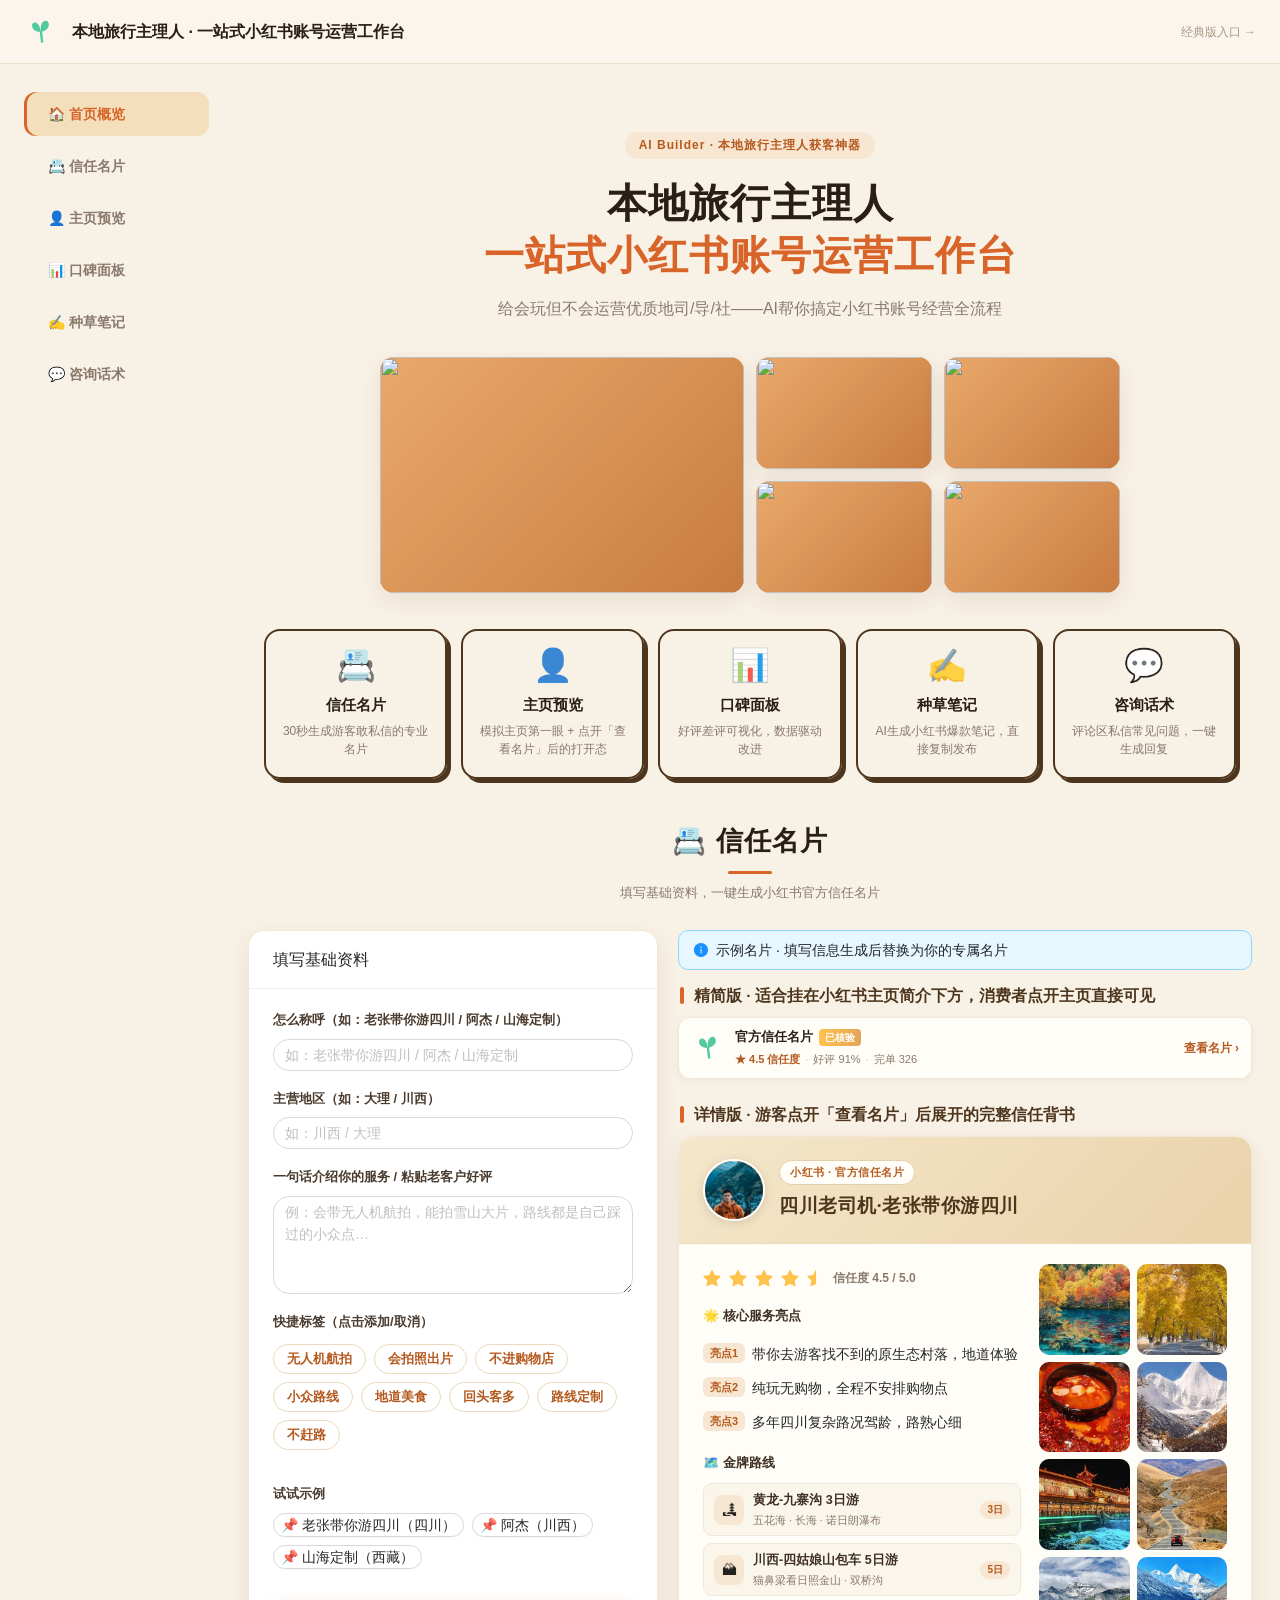
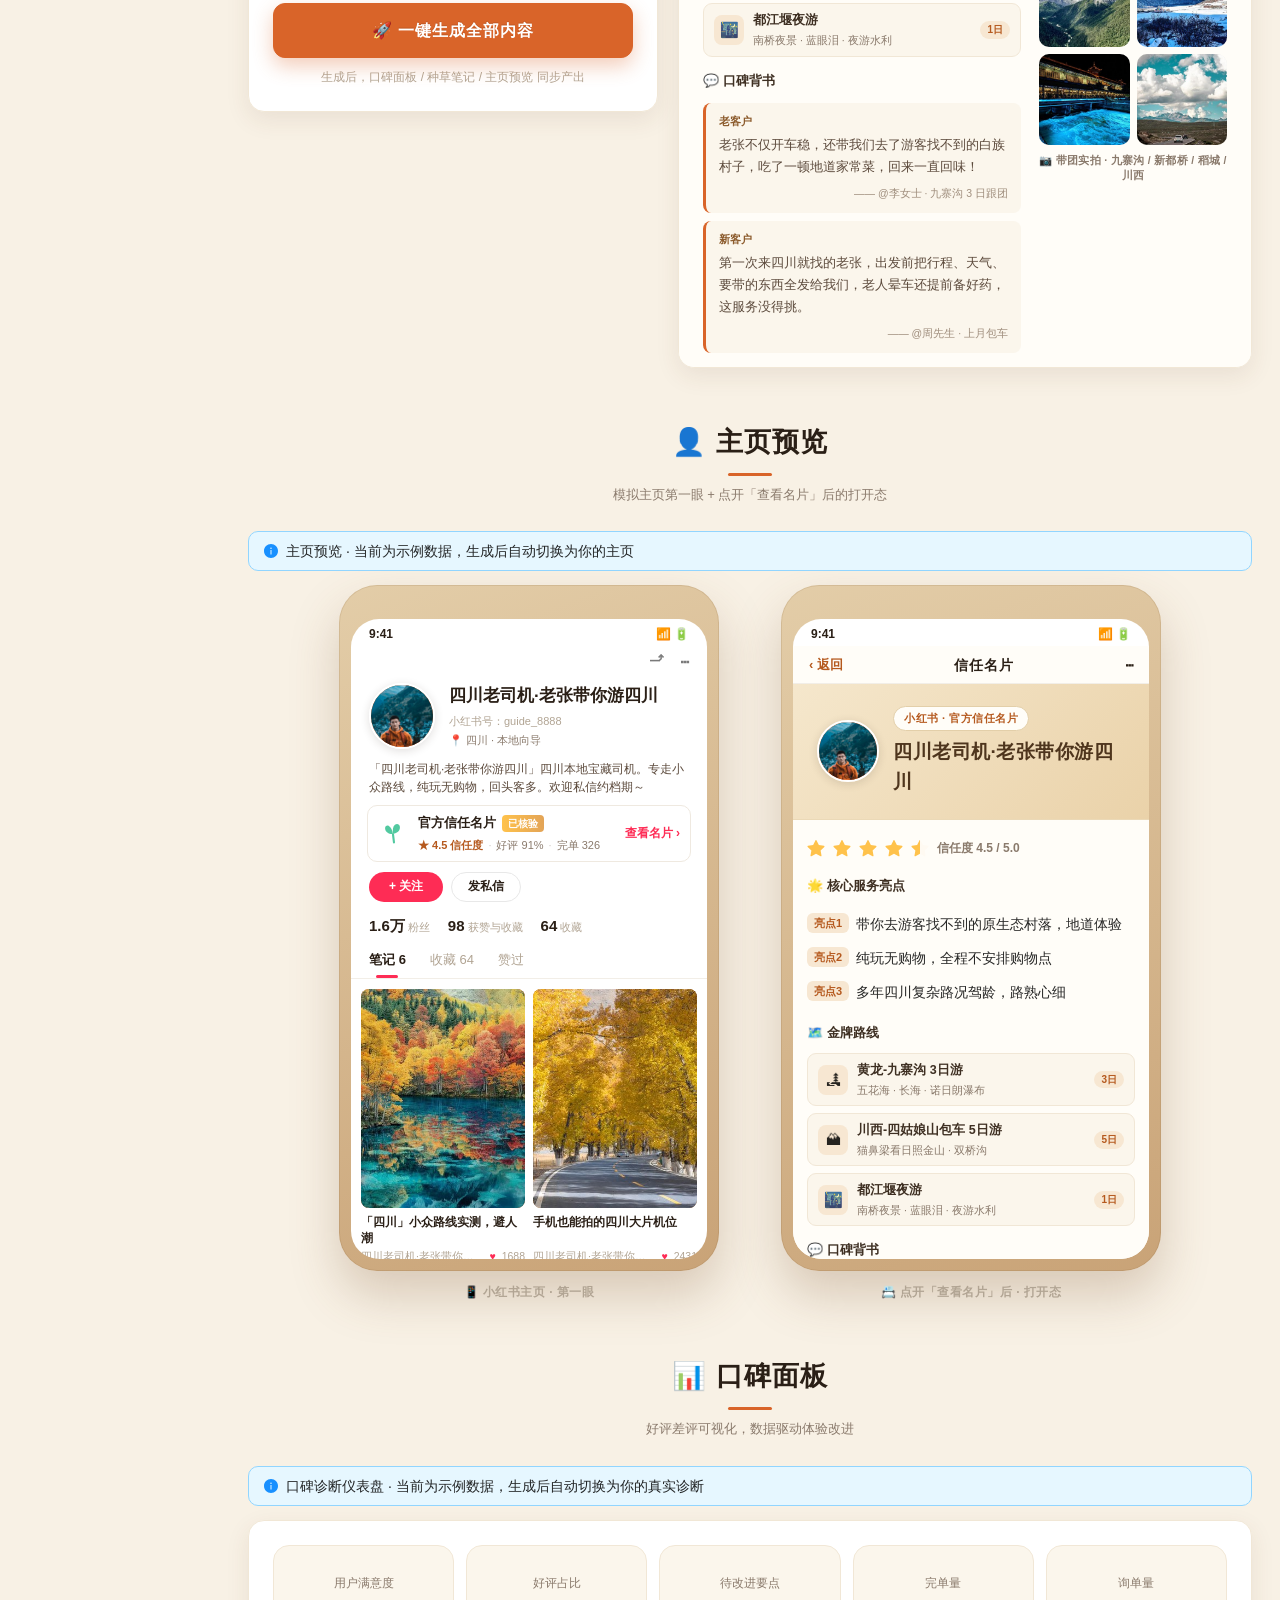
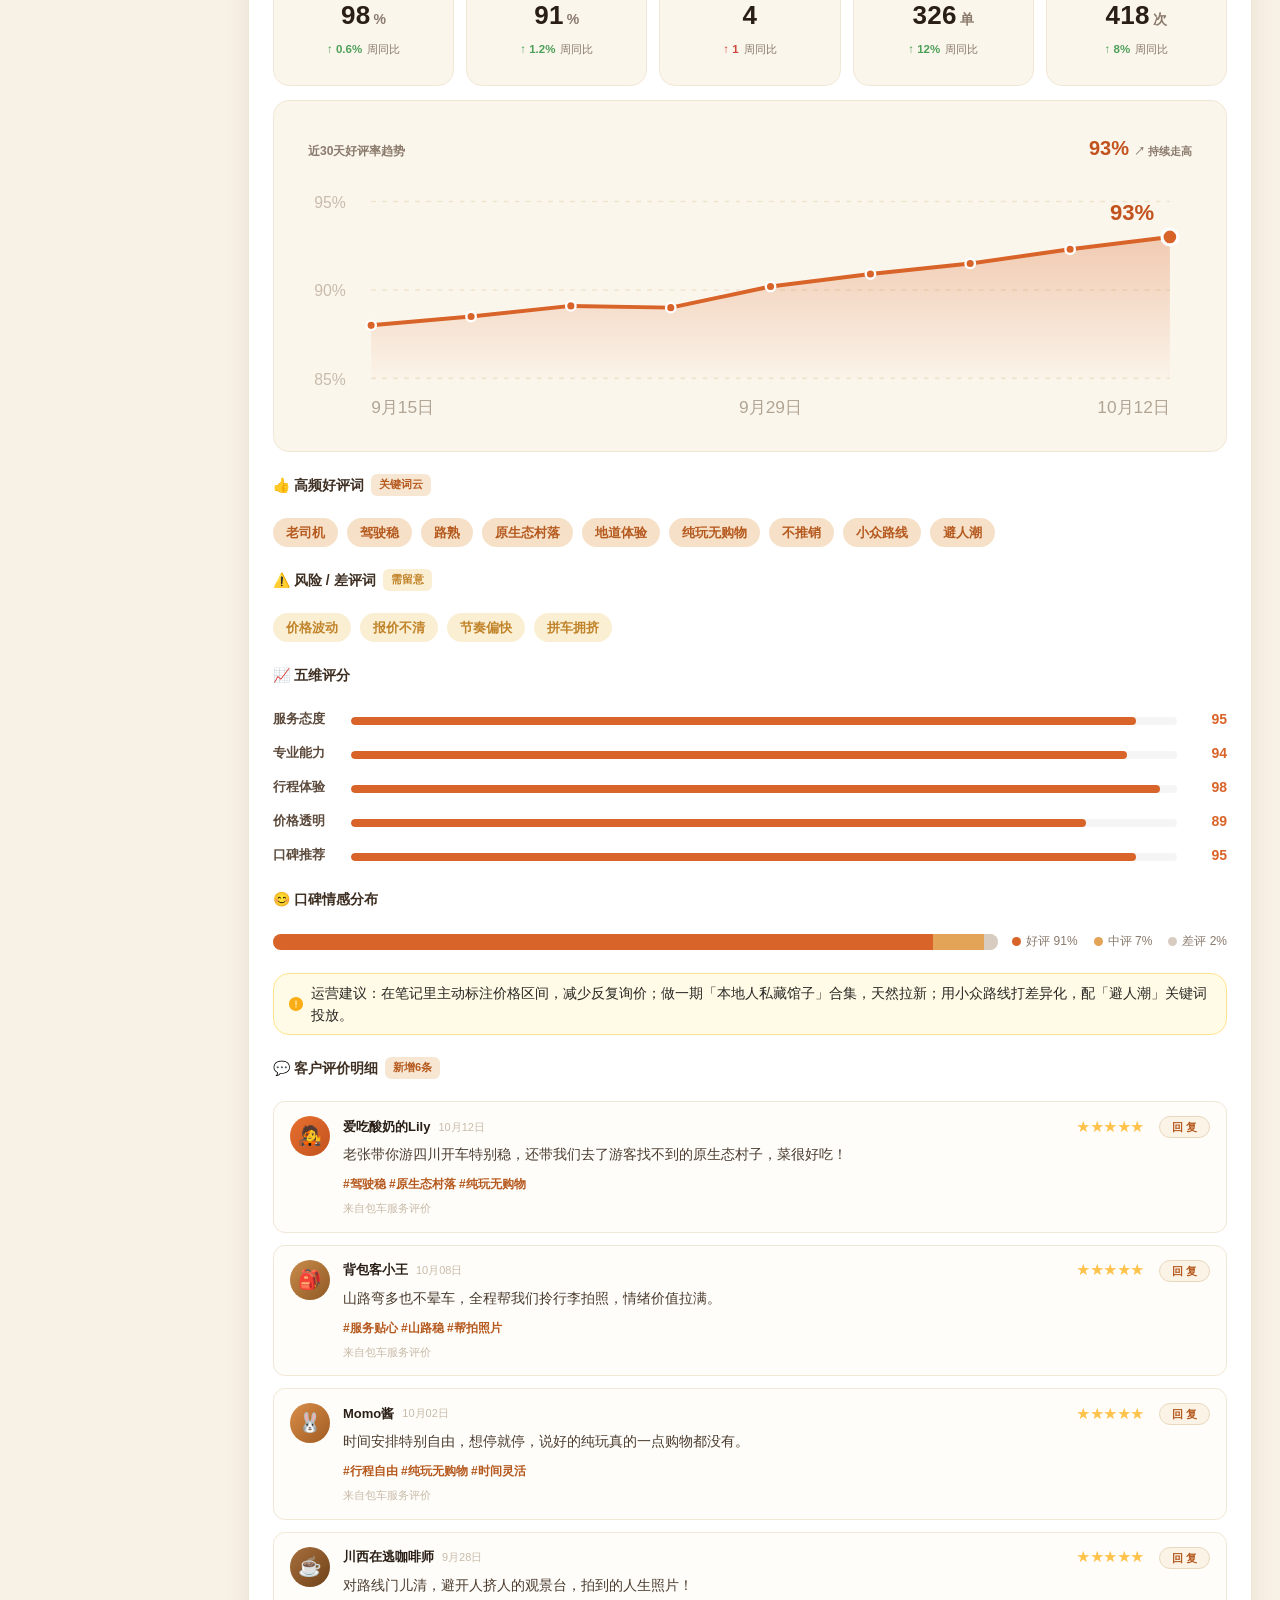
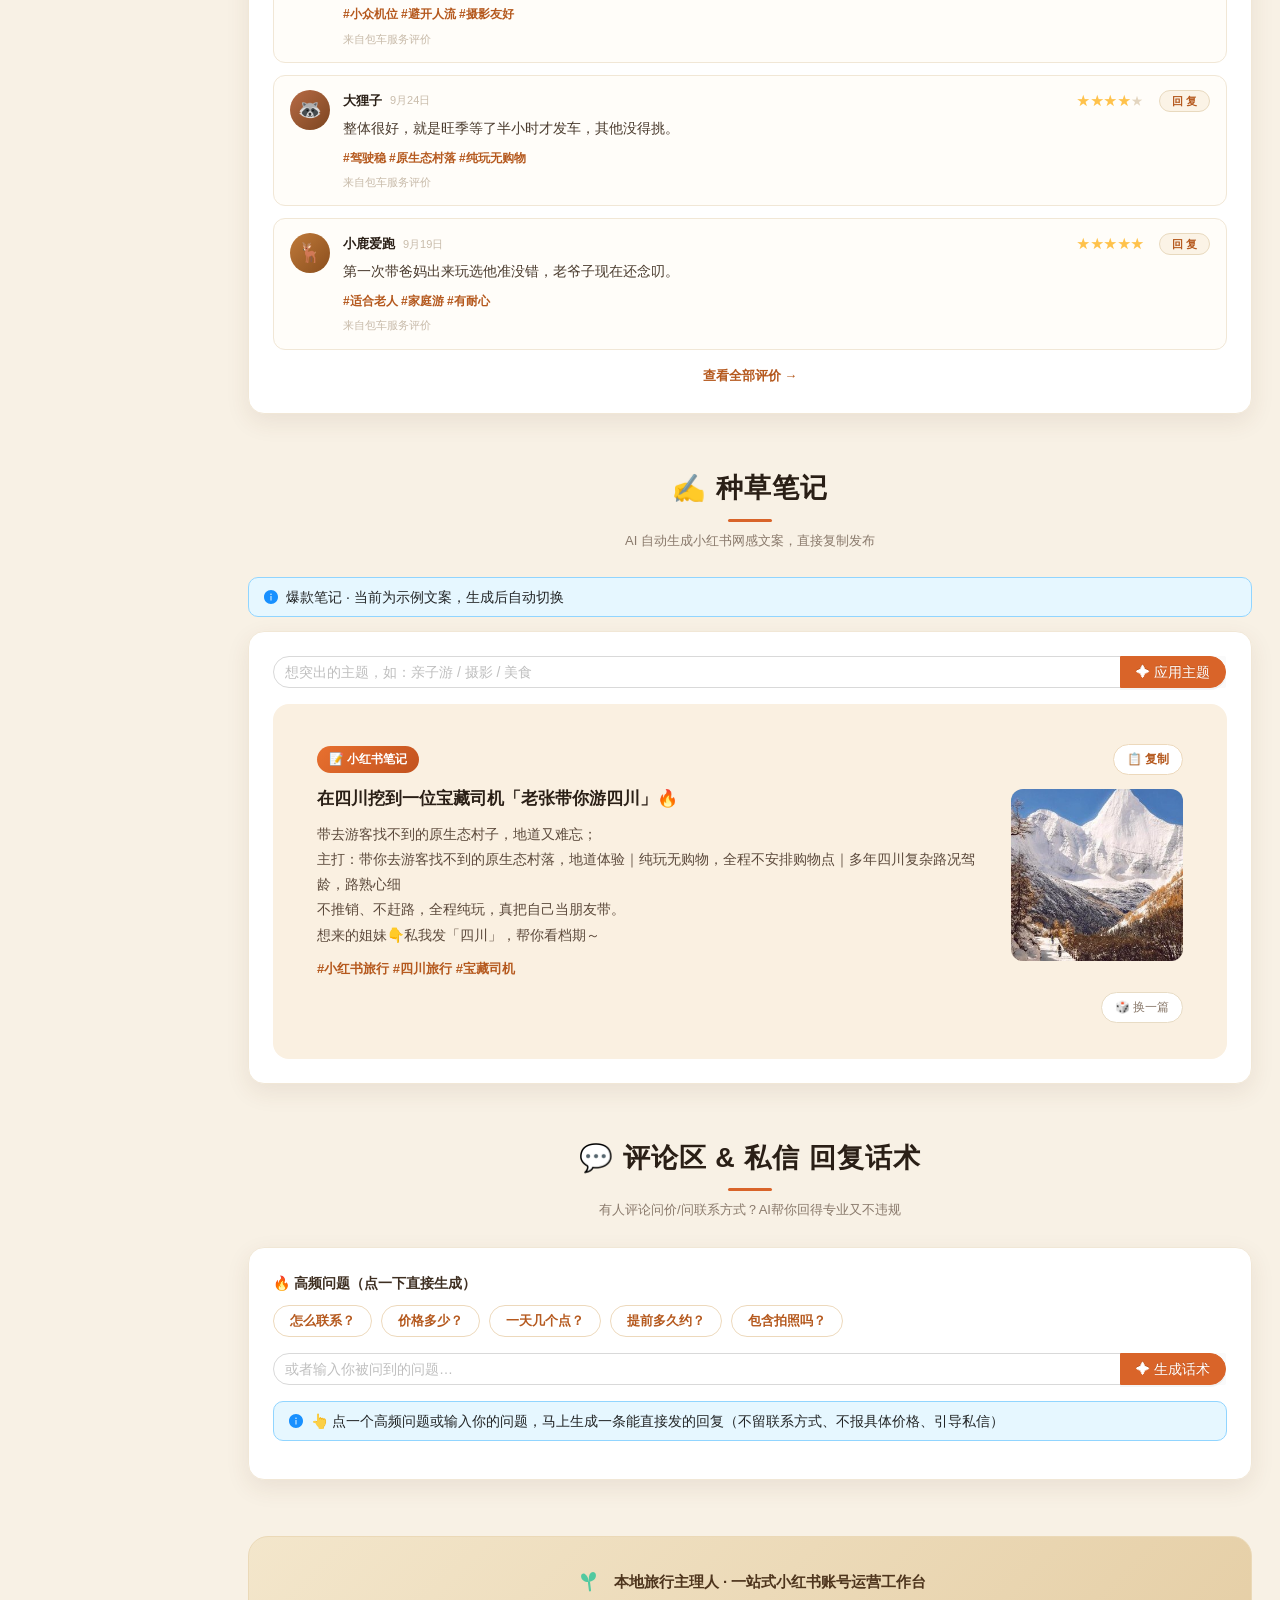
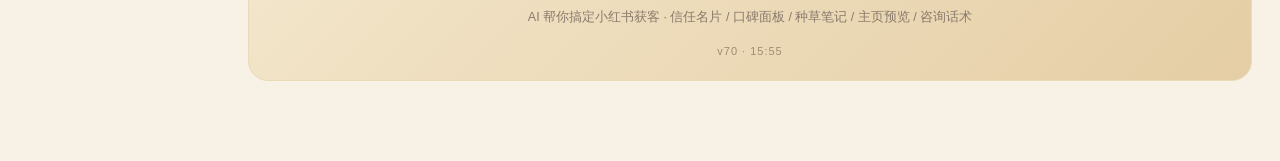
==== index.html @ 05aa02c0 "小红书账号运营工作台 · 静态站点 v72" ====
<!DOCTYPE html>
<html lang="zh-CN">
<head>
<meta charset="UTF-8">
<meta name="viewport" content="width=device-width, initial-scale=1.0">
<title>本地旅行主理人·一站式获客工作台</title>
<link rel="stylesheet" href="vendor/antd.css?v=1">
<link rel="stylesheet" href="theme.css?v=54">
</head>
<body>
<div id="root"></div>
<script src="vendor/react.js?v=1"></script>
<script src="vendor/react-dom.js?v=1"></script>
<script src="vendor/moment.js?v=1"></script>
<script src="vendor/antd.js?v=1"></script>
<script src="vendor/htm.js?v=1"></script>
<script src="app.js?v=70"></script>
</body>
</html>
---- theme.css ----
/* ============================================================
   theme.css — Ant Design v4 主题覆盖 + 自定义区块
   视觉语言参考：warm restaurant landing（暖奶油底 / 浓缩棕文字 /
   焦橙主色 / 衬线大标题 / 深棕名片头部）
   ============================================================ */
:root {
  --red: #D96429;            /* 焦橙主色（原 #FF2442） */
  --red-grad: linear-gradient(135deg, #E8702F 0%, #C2521E 100%);
  --espresso: linear-gradient(135deg, #2E1D12 0%, #170E07 100%);
  --ink: #2A1F16;            /* 浓缩咖啡棕 */
  --gray: #8A7A6C;           /* 暖灰 */
  --bg: #F8F1E5;             /* 暖奶油底 */
  --card: #ffffff;
  --line: #ECE1CF;
  --pink: #FAF0E1;           /* 暖杏奶油（原 #fff0f3） */
  --orange: #E3A457;
  --shadow: 0 8px 24px rgba(84, 56, 30, 0.09);
  --radius: 16px;
  /* v53：全站统一为单一字体族（原标题衬线 / 数字 DIN 已并入正文字体） */
  --serif: -apple-system, BlinkMacSystemFont, "PingFang SC", "Hiragino Sans GB",
    "Microsoft YaHei", "Helvetica Neue", Arial, sans-serif;
  --num: -apple-system, BlinkMacSystemFont, "PingFang SC", "Hiragino Sans GB",
    "Microsoft YaHei", "Helvetica Neue", Arial, sans-serif;
  --header-h: 64px;
  --side-w: 220px;
}
* { box-sizing: border-box; margin: 0; padding: 0; }
html { scroll-behavior: smooth; }
body {
  font-family: -apple-system, BlinkMacSystemFont, "PingFang SC", "Hiragino Sans GB",
    "Microsoft YaHei", "Helvetica Neue", Arial, sans-serif;
  background: var(--bg);
  color: var(--ink);
  -webkit-font-smoothing: antialiased;
  line-height: 1.6;
}
a { text-decoration: none; color: inherit; }
button { font-family: inherit; }

/* ---------- antd 主色覆盖：#1890ff → 焦橙 ---------- */
.ant-btn-primary { background: var(--red); border-color: var(--red); }
.ant-btn-primary:hover, .ant-btn-primary:focus { background: #E2753B; border-color: #E2753B; }
.ant-btn-primary:active { background: #C1551F; border-color: #C1551F; }
.ant-input:focus, .ant-input-focused {
  border-color: var(--red);
  box-shadow: 0 0 0 2px rgba(217, 100, 41, 0.12);
}
.ant-input-affix-wrapper-focused, .ant-input-affix-wrapper:focus {
  border-color: var(--red);
  box-shadow: 0 0 0 2px rgba(217, 100, 41, 0.12);
}
.ant-tag-checkable:hover { color: var(--red); }
.ant-tag-checkable-checked { background-color: var(--red); }
.ant-segmented-item-selected { color: var(--red) !important; }
.ant-segmented-item:hover { color: var(--red); }
.ant-segmented-thumb { background: #fff; }
/* antd 组件嵌套的内边距适配（保持旧版视觉密度） */
.trust-card > .ant-card-body { padding: 0; }
.trust-mini { display: flex; align-items: center; gap: 10px; background: #FFFDF8; border: 1px solid #F1E7D6; border-radius: 12px; padding: 9px 12px; margin-bottom: 6px; box-shadow: 0 2px 8px rgba(42,31,22,.05); }
.tm-icon { width: 34px; height: 34px; display: flex; align-items: center; justify-content: center; flex-shrink: 0; } .tm-icon svg { width: 100%; height: 100%; display: block; }
.tm-main { flex: 1; min-width: 0; }
.tm-row1 { display: flex; align-items: center; gap: 6px; }
.tm-title { font-size: 13px; font-weight: 800; color: #2A1F16; }
.tm-vip { font-size: 10px; font-weight: 700; color: #fff; background: linear-gradient(90deg,#FFC24B,#E3A457); padding: 1px 6px; border-radius: 4px; line-height: 1.5; }
.tm-row2 { display: flex; align-items: center; gap: 5px; margin-top: 3px; font-size: 11px; color: #8A7A6C; }
.tm-stars { color: #B5591E; font-weight: 800; }
.tm-dot { opacity: .4; }
.tm-cta { flex-shrink: 0; font-size: 12px; font-weight: 700; color: #B5591E; }
.ver-label { display: flex; align-items: center; gap: 10px; font-size: 15.5px; font-weight: 800; color: #4E351D; margin: 14px 2px 10px; line-height: 1.5; }
.ver-label::before { content: ''; width: 4px; height: 17px; border-radius: 2px; background: var(--red); flex-shrink: 0; }
.ver-label-2 { margin-top: 24px; }
.route-list { display: flex; flex-direction: column; gap: 7px; }
.route-item { display: flex; align-items: center; gap: 9px; background: #FBF6EC; border: 1px solid #F1E7D6; border-radius: 9px; padding: 7px 10px; }
.rt-emoji { width: 30px; height: 30px; border-radius: 8px; background: #F7E7D2; display: flex; align-items: center; justify-content: center; font-size: 15px; flex-shrink: 0; }
.rt-main { flex: 1; min-width: 0; }
.rt-name { font-size: 12.5px; font-weight: 800; color: #3E2F22; white-space: nowrap; overflow: hidden; text-overflow: ellipsis; }
.rt-sub { font-size: 10.5px; color: #8A7A6C; margin-top: 1px; white-space: nowrap; overflow: hidden; text-overflow: ellipsis; }
.rt-days { flex-shrink: 0; font-size: 10px; font-weight: 700; color: #B5591E; background: #F7E7D2; padding: 1px 7px; border-radius: 999px; }
.quote { background: #FBF6EC; border-left: 3px solid var(--red); border-radius: 8px; margin-top: 12px; padding: 10px 13px 12px; }
.quote .q-tag { font-size: 11px; font-weight: 800; color: #8B5A2B; }
.quote .q-text { font-size: 13px; color: #5C4A3C; line-height: 1.7; margin-top: 4px; }
.quote .q-author { font-size: 10.5px; color: #A08F7E; text-align: right; margin-top: 6px; }
.quote.q2 { margin-top: 8px; }
.phone .trust-mini { background: #fff; border: 1px solid #EFE9E0; border-radius: 10px; box-shadow: none; margin: 8px 16px 0; padding: 7px 10px; }
.phone .tm-cta { color: #FE2C55; }
.phone .tm-icon { width: 30px; height: 30px; }
.feature-card > .ant-card-body { padding: 18px 14px; }
.metric > .ant-card-body { padding: 12px 10px 10px; }
.note-card.ant-card { border: none; box-shadow: none; background: var(--pink); }
.note-card > .ant-card-body { padding: 20px 22px 18px; }
.form-panel > .ant-card-body { padding: 20px 24px 24px; }
.tw-tag.ant-tag { margin: 0; }
.kw-tag.ant-tag, .hl-lab.ant-tag, .badge-pos.ant-tag, .badge-neg.ant-tag { margin: 0; }

/* ---------- 统一圆角：卡片/输入 16px，按钮 12px ---------- */
.ant-input,
.ant-input-affix-wrapper,
.ant-card,
.ant-alert,
.ant-segmented,
.ant-segmented-item { border-radius: var(--radius); }
.ant-btn, .ant-message-notice-content { border-radius: 12px; }
/* Input.Search 组合件内部的小圆角（antd 自带规则优先级高，需对位覆盖） */
.ant-input-search .ant-input-affix-wrapper { border-radius: var(--radius) 0 0 var(--radius); }
.ant-input-search .ant-input-group .ant-input-affix-wrapper:not(:last-child) {
  border-top-left-radius: var(--radius);
  border-bottom-left-radius: var(--radius);
}
.ant-input-search .ant-input-search-button { border-radius: 0 var(--radius) var(--radius) 0 !important; }
/* 气泡 toast 圆角 12px（与按钮一致） */
.ant-message-notice-content { border-radius: 12px; }
/* 名片身份标签（CheckableTag）做成胶囊，与 q-chip / region-tag 一致 */
.ant-tag-checkable { border-radius: 999px; }
/* 信任名片顶部 Rate 星星：深棕底上金色点亮、奶油色未点亮 */
.trust-rate .ant-rate-star-first,
.trust-rate .ant-rate-star-second { color: rgba(255, 244, 230, 0.3); }
.trust-rate .ant-rate-star-half .ant-rate-star-first,
.trust-rate .ant-rate-star-full .ant-rate-star-second { color: #FFC24B; }

/* ---------- 信任名片双栏布局（表单 + 结果） ---------- */
.card-layout {
  display: grid;
  grid-template-columns: minmax(340px, 5fr) 7fr;
  gap: 20px;
  align-items: start;
}
.card-right { min-width: 0; }
@media (max-width: 1080px) { .card-layout { grid-template-columns: 1fr; } .feature-grid { grid-template-columns: repeat(3, 1fr); } }

/* ---------- 移动端：侧栏 Menu 横向化（860px 断点） ---------- */
.side-h { display: none; }
@media (max-width: 640px) {
  .profile-wrap { flex-wrap: wrap; }
  .mock { flex: none; width: 100%; max-width: 380px; }
}

@media (max-width: 860px) {
  .wb-sider.ant-layout-sider { display: none !important; }
  .side-h { display: block; }
}

/* ---------- 顶部固定 Header（antd Layout.Header） ---------- */
.wb { background: transparent !important; }
.wb-header.ant-layout-header {
  position: fixed; top: 0; left: 0; right: 0; z-index: 100;
  height: var(--header-h); line-height: 1; padding: 0;
  background: rgba(251, 246, 238, 0.92); backdrop-filter: blur(10px);
  border-bottom: 1px solid var(--line);
  display: flex; align-items: center;
}
.wb-header-inner {
  max-width: 1280px; margin: 0 auto; width: 100%; padding: 0 24px;
  display: flex; align-items: center; gap: 14px;
}
.logo {
  width: 34px; height: 34px; flex-shrink: 0;
  display: flex; align-items: center; justify-content: center;
}
.logo svg { width: 100%; height: 100%; display: block; }
.brand-name { font-size: 16px; font-weight: 800; color: var(--ink); white-space: nowrap; }
.classic-link { margin-left: auto; font-size: 12px; color: #A79A88; white-space: nowrap; }
.classic-link:hover { color: var(--red); }

/* ---------- 布局（antd Layout / Sider / Content） ---------- */
.wb-body.ant-layout {
  background: transparent !important;
  max-width: 1280px; margin: 0 auto; width: 100%;
  padding-top: var(--header-h); align-items: flex-start;
}
.wb-sider.ant-layout-sider {
  position: sticky; top: var(--header-h);
  height: calc(100vh - var(--header-h));
  background: transparent !important;
  flex: 0 0 var(--side-w) !important;
  max-width: var(--side-w) !important;
  min-width: var(--side-w) !important;
  width: var(--side-w) !important;
}
.wb-sider .ant-layout-sider-children { padding: 24px 12px 24px 24px; }
.wb-main.ant-layout-content { background: transparent; padding: 28px 28px 80px; flex: 1; min-width: 0; }

/* 窄屏：侧栏转横条（antd Menu horizontal） */
.side-h {
  position: sticky; top: var(--header-h); z-index: 90;
  padding: 10px 12px; background: #FDFAF3; border-bottom: 1px solid var(--line);
  overflow-x: auto; white-space: nowrap;
}
.side-h .wb-menu { border-bottom: none; background: transparent; }
.side-h .ant-menu-item { line-height: 38px; }
.side-h .ant-menu-horizontal > .ant-menu-item-selected { border-bottom-color: var(--red) !important; }
.side-h .ant-menu-item:hover, .side-h .ant-menu-item-selected { color: var(--red) !important; }

/* ---------- 侧边导航（antd Menu inline） ---------- */
.wb-menu.ant-menu { background: transparent; border-inline-end: none !important; }
.wb-menu .ant-menu-item {
  border-radius: 12px; font-weight: 600; color: #8A7A6C;
  margin: 4px 0; height: 44px; line-height: 44px;
}
.wb-menu .ant-menu-item:hover { color: var(--red); }
.wb-menu .ant-menu-item-selected {
  background: #F3DFBB !important; color: var(--red) !important; font-weight: 800;
  box-shadow: inset 3px 0 0 var(--red);
}
.wb-menu .ant-menu-item::after { display: none !important; }

/* ---------- 主体与分节：居中衬线标题 + 焦橙分隔短线 ---------- */
.sec { scroll-margin-top: calc(var(--header-h) + 14px); margin-bottom: 56px; }
.sec:last-child { margin-bottom: 0; }
.sec-head { margin-bottom: 26px; text-align: center; }
.sec-title.ant-typography {
  font-size: 27px; font-weight: 700; letter-spacing: 1px; margin: 0;
  font-family: var(--serif); color: var(--ink);
}
.sec-title.ant-typography::after {
  content: ""; display: block; width: 44px; height: 3px;
  background: var(--red); border-radius: 99px; margin: 12px auto 0;
}
.sec-sub.ant-typography { font-size: 13px; margin-top: 9px; display: block; color: var(--gray); }
.panel.ant-card { border-radius: var(--radius); box-shadow: var(--shadow); border: 1px solid #F1E7D6; }

/* ---------- 首页概览 Hero ---------- */
.hero { margin-bottom: 44px; }
.hero-inner { text-align: center; padding: 40px 16px 0; }
.hero-overline {
  display: inline-block; font-size: 12px; font-weight: 700; color: #B5591E;
  background: #F7E7D2; padding: 4px 14px; border-radius: 999px; letter-spacing: 1px;
  margin-bottom: 18px;
}
.hero-title.ant-typography {
  font-size: 40px; font-weight: 700; line-height: 1.3; letter-spacing: 1px; margin: 0;
  font-family: var(--serif); color: var(--ink);
}
.hero-title-accent { display: block; color: var(--red); }
.hero-sub { font-size: 16px; color: var(--gray); margin-top: 14px; line-height: 1.75; }

/* Hero 图片拼贴（参考餐厅页 photo mosaic；图挂了自动落回暖渐变+emoji） */
.hero-collage {
  position: relative;
  display: grid; grid-template-columns: repeat(4, 1fr); grid-auto-rows: 112px;
  gap: 12px; max-width: 740px; margin: 34px auto 0;
}
.tile {
  position: relative; border-radius: 14px; overflow: hidden;
  background: linear-gradient(135deg, #E9A96B, #C97B3F);
  display: flex; align-items: center; justify-content: center;
  box-shadow: var(--shadow);
}
.tile.big { grid-column: span 2; grid-row: span 2; }
.tile img { position: absolute; inset: 0; width: 100%; height: 100%; object-fit: cover; }

/* 双 CTA：焦橙主按钮 + 描边幽灵按钮 */

.feature-grid { display: grid; grid-template-columns: repeat(5, 1fr); gap: 14px; max-width: 976px; margin: 36px auto 0; }
.feature-card.ant-card {
  border-radius: var(--radius); border: 2px solid #4E351D; background: transparent;
  box-shadow: 4px 4px 0 #4E351D; text-align: center; height: 100%;
  transition: transform .15s ease, box-shadow .15s ease;
}
.feature-card.ant-card-hoverable:hover {
  transform: translate(2px, 2px);
  box-shadow: 2px 2px 0 #4E351D;
}
.feature-ic { font-size: 32px; line-height: 1; margin-bottom: 12px; }
.feature-name { font-size: 15px; font-weight: 800; color: var(--ink); margin-bottom: 5px; }
.feature-desc { font-size: 12px; color: var(--gray); line-height: 1.55; }

/* ---------- 信任名片：表单 + 结果 ---------- */
.panel-head-sub { font-size: 15px; font-weight: 800; margin-bottom: 18px; color: var(--ink); }
.wb-form .ant-form-item { margin-bottom: 16px; }
.wb-form .ant-form-item-label > label { font-size: 13px; font-weight: 700; color: #4A3B2E; }
.wb-form .ant-segmented { width: 100%; }
.chip-row { display: flex; flex-wrap: wrap; gap: 8px; margin: 4px 0 16px; }
/* 快捷标签：暖奶油气泡框 */
.chip-row .ant-tag-checkable {
  border: 1px solid #EDD9BC; background: #fff; color: #B5591E;
  font-size: 13px; font-weight: 700; padding: 3px 13px; line-height: 1.7; margin: 0;
}
.chip-row .ant-tag-checkable:hover { background: var(--pink); border-color: var(--red); color: var(--red); }
.chip-row .ant-tag-checkable-checked { background: var(--red); border-color: var(--red); color: #fff; }
.chip-label { font-size: 12px; color: var(--gray); font-weight: 700; margin-bottom: 8px; width: 100%; }
.sample-row { display: flex; gap: 8px; margin-bottom: 18px; flex-wrap: wrap; }
.gen-btn.ant-btn {
  height: auto; padding: 14px; font-size: 16px; font-weight: 800; letter-spacing: 1px;
  border-radius: 12px; box-shadow: 0 8px 20px rgba(217, 100, 41, 0.32);
}
.gen-btn.ant-btn:hover { transform: translateY(-2px); box-shadow: 0 12px 26px rgba(217, 100, 41, 0.4); }
.gen-hint { font-size: 12px; color: #B1A493; margin-top: 10px; text-align: center; }
.demo-tip.ant-alert { margin-bottom: 14px; border-radius: 10px; }

/* ---------- 信任名片结果卡：深浓缩棕头部（参考「主厨故事」暗色区） ---------- */
.trust-card.ant-card { overflow: hidden; border-radius: var(--radius); box-shadow: var(--shadow); border: 1px solid #F1E7D6; }
.trust-head {
  background: linear-gradient(135deg, #F5E7CC 0%, #EAD2A9 100%); color: #5C4026; padding: 22px 24px;
  display: flex; align-items: center; justify-content: flex-start; gap: 14px;
  border-bottom: 1px solid #EBD9B7;
}
.trust-badge {
  display: inline-block; font-size: 11px; font-weight: 700; background: #FFFDF8;
  border: 1px solid #E3CFA9; color: #B5591E;
  padding: 3px 10px; border-radius: 999px; margin-bottom: 6px; letter-spacing: .5px;
}
.trust-title { font-size: 19px; font-weight: 800; letter-spacing: .5px; font-family: var(--serif); color: #4E351D; }
.trust-stars { display: flex; align-items: center; gap: 8px; margin: 0 0 14px; }
.trust-rate.ant-rate { font-size: 18px; }
.trust-stars .stars-sub { font-size: 12px; margin-top: 0; color: #8A7A6C; font-weight: 600; }
.trust-head .avatar { width: 62px; height: 62px; flex-shrink: 0; }
.trust-body { padding: 20px 24px 14px; background: #FFFDF8; display: flex; gap: 18px; }
.trust-main { flex: 1; min-width: 0; }
.trust-photo { position: relative; width: 188px; flex-shrink: 0; display: flex; flex-direction: column; gap: 8px; }
.tp-grid { display: grid; grid-template-columns: 1fr 1fr; gap: 7px; }
.tp-grid img { width: 100%; aspect-ratio: 1 / 1; height: auto; object-fit: cover; display: block; border-radius: 10px; box-shadow: inset 0 0 0 1px rgba(42,31,22,.08); }
.tp-cap { font-size: 10.5px; font-weight: 700; color: #8A7A6C; text-align: center; letter-spacing: .3px; line-height: 1.5; }
.hl-head { font-size: 13px; font-weight: 800; color: #3E2F22; margin: 14px 0 10px; }
.hl .ant-list-item { padding: 6px 0; display: flex; gap: 7px; align-items: flex-start; justify-content: flex-start; border: none; }
.hl-lab.ant-tag {
  font-size: 11px; font-weight: 700; color: #B5591E; background: #F7E7D2;
  border: none; border-radius: 6px; padding: 1px 7px; margin-right: 0; line-height: 1.7;
  flex-shrink: 0;
}
/* ---------- 口碑面板（antd Statistic / Tag / Progress / Alert） ---------- */
.metrics-grid { display: grid; grid-template-columns: repeat(5, 1fr); gap: 12px; margin-bottom: 14px; }
.metrics-grid .m3, .metrics-grid .m2 { grid-column: auto; }
.trend-metric.ant-card { margin-bottom: 22px; }
.trend-metric.ant-card .ant-card-body { padding: 16px 18px 12px; }
.yoy { margin-top: 5px; font-size: 11.5px; font-weight: 700; font-family: var(--num); font-variant-numeric: tabular-nums; }
.yoy span { color: var(--gray); font-weight: 500; font-size: 11px; margin-left: 5px; }
.yoy.pos { color: #4CA058; }
.yoy.neg { color: #D0483E; }
.metric {
  background: #FBF6EC; border: 1px solid #F1E7D6; border-radius: var(--radius);
  padding: 16px; text-align: center; height: 100%;
}
.metric .ant-statistic-title { font-size: 12px; color: var(--gray); margin-bottom: 2px; }
.metric .ant-statistic-content { font-family: var(--num); font-weight: 700; font-size: 26px; font-variant-numeric: tabular-nums; letter-spacing: 0.3px; color: var(--ink); }
.metric .ant-statistic-content-suffix { font-size: 14px; font-weight: 600; color: var(--gray); margin-left: 3px; }
.repo-block { margin-bottom: 22px; }
.ver-mark { text-align: center; font-size: 11px; color: #8A7A6C; margin: 4px 0 10px; letter-spacing: 1px; }
.repo-block:last-child { margin-bottom: 0; }
.repo-label { font-size: 14px; font-weight: 800; color: #3E2F22; margin-bottom: 22px; display: flex; align-items: center; gap: 7px; flex-wrap: wrap; }
.badge-pos.ant-tag { background: #F7E7D2; color: #B5591E; border: none; font-size: 11px; padding: 1px 8px; border-radius: 6px; margin: 0; line-height: 1.8; }
.badge-neg.ant-tag { background: #FBEFD3; color: #C08329; border: none; font-size: 11px; padding: 1px 8px; border-radius: 6px; margin: 0; line-height: 1.8; }
.kw-cloud { display: flex; flex-wrap: wrap; gap: 9px; }
.kw-tag.ant-tag {
  font-size: 13px; font-weight: 600; padding: 3px 13px; border-radius: 999px;
  border: none; line-height: 1.8; margin: 0; cursor: default;
}
.kw-tag.pos { background: #F6E1C8; color: #B5591E; }
.kw-tag.neg { background: #FBEFD3; color: #C08329; }
.score-row { display: flex; align-items: center; gap: 12px; margin-bottom: 12px; }
.score-row:last-child { margin-bottom: 0; }
.score-row .ant-progress { flex: 1; margin: 0; }
.score-dim { width: 66px; font-size: 13px; font-weight: 700; color: #5C4A3C; flex-shrink: 0; }
.score-val { width: 38px; text-align: right; font-size: 14px; font-weight: 800; color: var(--red); flex-shrink: 0; font-family: var(--num); font-variant-numeric: tabular-nums; }
.sentiment { display: flex; align-items: center; gap: 14px; }
.sentiment-bar { flex: 1; height: 16px; border-radius: 999px; overflow: hidden; display: flex; background: #EDE3D0; }
.sent-seg { height: 100%; }
.sent-seg.good { background: var(--red); }
.sent-seg.mid { background: var(--orange); }
.sent-seg.bad { background: #D8CCC0; }
.sent-legend { display: flex; gap: 16px; font-size: 12px; color: #8A7A6C; flex-wrap: wrap; }
.sent-legend span { display: inline-flex; align-items: center; gap: 5px; }
.sent-legend i { width: 9px; height: 9px; border-radius: 50%; display: inline-block; }
.sent-legend .g { background: var(--red); }
.sent-legend .m { background: var(--orange); }
.sent-legend .b { background: #D8CCC0; }

/* ---------- 种草笔记（antd Input.Search / Card / Button） ---------- */
.note-search { margin-bottom: 16px; }
.note-card { background: var(--pink); border-radius: var(--radius); padding: 20px 22px 18px; }
.note-top { display: flex; align-items: center; justify-content: space-between; margin-bottom: 12px; gap: 10px; }
.note-flag {
  font-size: 12px; font-weight: 700; color: #fff; background: var(--red-grad);
  padding: 4px 12px; border-radius: 999px;
}
.note-media { display: flex; gap: 16px; align-items: flex-start; margin-top: 2px; }
.note-texts { flex: 1; min-width: 0; }
.note-pic { width: 172px; height: 172px; object-fit: cover; border-radius: 12px; display: block; flex-shrink: 0; box-shadow: inset 0 0 0 1px rgba(42,31,22,.08); margin-top: 2px; }
.note-title { font-size: 17px; font-weight: 900; color: #2A1F16; line-height: 1.45; font-family: var(--serif); }
.note-body { font-size: 14px; color: #5C4A3C; white-space: pre-wrap; line-height: 1.8; margin: 10px 0; }
.note-tags { font-size: 13px; color: #B5591E; font-weight: 600; line-height: 1.7; word-break: break-all; }
.note-actions { display: flex; justify-content: flex-end; margin-top: 12px; }
@media (max-width: 560px) {
  .note-media { flex-direction: column; }
  .note-pic { width: 100%; height: auto; aspect-ratio: 1 / 1; margin-top: 8px; }
}
.swap-btn.ant-btn {
  background: #fff; border: 1px solid #E8DCC5; color: #8A7A6C; font-size: 12px;
  padding: 5px 13px; height: auto; border-radius: 999px; box-shadow: none;
}
.swap-btn.ant-btn:hover { border-color: var(--red); color: var(--red); }

/* 通用复制按钮 */
.copy-btn.ant-btn {
  border: 1px solid #EDD9BC; background: #fff; color: #B5591E; font-size: 12px;
  font-weight: 700; padding: 5px 13px; height: auto; border-radius: 999px; box-shadow: none;
}
.copy-btn.ant-btn:hover { background: var(--pink); color: var(--red); border-color: #EDD9BC; }

/* ---------- 主页预览 · 手机模拟框 ---------- */
.profile-wrap { display: flex; justify-content: center; gap: 22px; flex-wrap: nowrap; align-items: flex-start; }
.mock { flex: 1 1 0; min-width: 0; max-width: 420px; display: flex; flex-direction: column; align-items: center; }
.mock-cap { font-size: 12px; font-weight: 600; color: #B1A493; margin-top: 12px; letter-spacing: .5px; }
.card-phone .cp-topbar { position: sticky; top: 0; z-index: 3; display: flex; align-items: center; justify-content: space-between; padding: 8px 16px 6px; background: rgba(255, 253, 248, 0.97); border-bottom: 1px solid #F2EEE7; font-size: 14px; font-weight: 800; color: #2A1F16; }
.card-phone .cp-back { color: #B5591E; font-size: 13px; }
.card-phone .cp-title { letter-spacing: 1px; }
.card-phone .trust-card.ant-card { border: none; box-shadow: none; border-radius: 0; }
.card-phone .trust-body { flex-direction: column; gap: 12px; padding: 14px 14px 10px; }
.card-phone .trust-photo { display: none; }
.card-phone .quote .q-text { font-size: 11.5px; }
.card-phone .quote.ant-card { margin-top: 10px; }
.card-phone .cp-foot { padding: 16px 14px 22px; text-align: center; font-size: 10.5px; color: #C4B49E; letter-spacing: .5px; }
.phone {
  width: 100%; max-width: 380px; margin: 0 auto; background: linear-gradient(160deg, #E3CDA8 0%, #C9A377 100%); border-radius: 38px;
  padding: 12px; box-shadow: 0 24px 48px rgba(122, 84, 46, 0.25), inset 0 0 0 1px rgba(122, 84, 46, 0.14);
}
.phone-screen {
  background: #fff; border-radius: 28px; overflow: hidden auto;
  display: flex; flex-direction: column; height: 640px;
  scrollbar-width: none;
}
.phone-screen::-webkit-scrollbar { display: none; }
.phone-screen > * { flex-shrink: 0; }
.phone-notch { height: 22px; background: transparent; }
.p-statusbar {
  display: flex; justify-content: space-between; align-items: center;
  padding: 6px 18px 2px; font-size: 12px; font-weight: 700; color: #2A1F16;
}
/* 小红书 App 主页样式（手机模拟内） */
.p-topbar { display: flex; justify-content: flex-end; gap: 16px; padding: 4px 18px 0; font-size: 15px; font-weight: 700; color: #7A7A7A; }
.p-profile { display: flex; align-items: center; gap: 14px; padding: 8px 18px 0; }
.avatar {
  width: 66px; height: 66px; border-radius: 50%; flex-shrink: 0; overflow: hidden;
  display: flex; align-items: center; justify-content: center;
  font-size: 30px; color: #fff; background: var(--red-grad);
  border: 2px solid #fff; box-shadow: 0 2px 10px rgba(42, 31, 22, 0.14);
}
.avatar img { width: 100%; height: 100%; object-fit: cover; display: block; }
.p-meta { flex: 1; min-width: 0; }
.nick { font-size: 17px; font-weight: 800; color: #2A1F16; }
.p-uid { font-size: 11px; color: #B1A493; margin-top: 3px; }
.p-loc { font-size: 11px; color: #8A7A6C; margin-top: 2px; }
.p-bio { padding: 10px 18px 0; font-size: 12px; color: #5C4A3C; line-height: 1.55; display: -webkit-box; -webkit-line-clamp: 2; -webkit-box-orient: vertical; overflow: hidden; }
.p-btns { display: flex; gap: 8px; padding: 10px 18px 0; }
.p-follow { background: #FE2C55; color: #fff; font-size: 12px; font-weight: 700; padding: 5px 20px; border-radius: 999px; }
.p-dm { border: 1px solid #E8E8E8; color: #2A1F16; font-size: 12px; font-weight: 700; padding: 4px 16px; border-radius: 999px; background: #fff; }
.p-statsrow { display: flex; gap: 18px; padding: 12px 18px 2px; font-size: 11px; color: #B1A493; }
.p-statsrow b { font-size: 15px; font-weight: 800; color: #2A1F16; margin-right: 3px; font-family: var(--num); font-variant-numeric: tabular-nums; }
.p-tabs { display: flex; gap: 24px; padding: 10px 18px 0; border-bottom: 1px solid #F2EEE7; }
.p-tab { font-size: 13px; color: #B1A493; padding-bottom: 8px; position: relative; }
.p-tab.on { color: #2A1F16; font-weight: 800; }
.p-tab.on::after { content: ""; position: absolute; left: 50%; transform: translateX(-50%); bottom: 0; width: 22px; height: 3px; border-radius: 99px; background: #FE2C55; }
.p-feed { display: grid; grid-template-columns: 1fr 1fr; gap: 8px; padding: 10px 10px 18px; }
.p-note { cursor: pointer; min-width: 0; }
.p-cover { position: relative; aspect-ratio: 3 / 4; width: 100%; border-radius: 8px; overflow: hidden; display: flex; align-items: center; justify-content: center; margin-bottom: 6px; background: var(--pink); }
.p-cov-emoji { font-size: 28px; color: #fff; opacity: 0.92; }
.p-cover img { position: absolute; inset: 0; width: 100%; height: 100%; object-fit: cover; }
.p-note .p-title { font-size: 11.5px; font-weight: 700; color: #2A1F16; line-height: 1.4; min-height: 32px; display: -webkit-box; -webkit-line-clamp: 2; -webkit-box-orient: vertical; overflow: hidden; }
.p-nmeta { display: flex; align-items: center; justify-content: space-between; gap: 6px; margin-top: 2px; }
.p-nnick { font-size: 10.5px; color: #B1A493; white-space: nowrap; overflow: hidden; text-overflow: ellipsis; min-width: 0; }
.p-nlike { font-size: 10.5px; color: #B1A493; flex-shrink: 0; font-family: var(--num); font-variant-numeric: tabular-nums; }
.p-nlike i { color: #FE2C55; font-style: normal; margin-right: 3px; }

/* ---------- 口碑面板：好评率趋势 + 客户评价明细 ---------- */
.trend-box { width: 100%; }
.trend-head { display: flex; justify-content: space-between; align-items: baseline; margin-bottom: 6px; gap: 8px; }
.trend-title { font-size: 12px; color: var(--gray); font-weight: 600; }
.trend-val { font-size: 20px; font-weight: 800; color: #C2521E; font-family: var(--num); font-variant-numeric: tabular-nums; }
.trend-val i { font-size: 11px; font-style: normal; font-weight: 600; color: var(--gray); margin-left: 5px; font-family: inherit; }
.trend-svg { width: 100%; height: auto; display: block; }
.trend-svg .tx { font-size: 11px; fill: #B1A493; font-family: var(--num); font-variant-numeric: tabular-nums; }
.trend-svg .ty { font-size: 10px; fill: #C8BBAA; font-family: var(--num); font-variant-numeric: tabular-nums; }
.trend-svg .tv { font-size: 14px; fill: #C2521E; font-weight: 800; font-family: var(--num); font-variant-numeric: tabular-nums; }
.rv-list { display: flex; flex-direction: column; gap: 12px; }
.rv-card { display: flex; gap: 13px; padding: 14px 16px; background: #FFFDF9; border: 1px solid #F1E7D6; border-radius: 12px; }
.rv-ava { width: 40px; height: 40px; border-radius: 50%; flex-shrink: 0; display: flex; align-items: center; justify-content: center; font-size: 19px; color: #fff; }
.rv-body { flex: 1; min-width: 0; }
.rv-head { display: flex; align-items: center; gap: 8px; flex-wrap: wrap; }
.rv-nick { font-size: 13px; font-weight: 800; color: var(--ink); }
.rv-date { font-size: 11px; color: #C8BBAA; }
.rv-stars { margin-left: auto; font-size: 12px; letter-spacing: 1.5px; }
.rv-stars b { color: #FFC24B; font-weight: 700; }
.rv-stars i { color: #E3D5BF; font-style: normal; }
.rv-text { font-size: 13.5px; color: #4A3B2E; line-height: 1.7; margin-top: 6px; }
.rv-tags { margin-top: 8px; font-size: 12px; font-weight: 600; color: #B5591E; line-height: 1.6; }
.rv-src { margin-top: 6px; font-size: 11px; color: #C8BBAA; }
.rv-reply.ant-btn { font-size: 11px; font-weight: 600; color: #B5591E; border: 1px solid #E8D9BE; background: #FBF3E6; padding: 0 12px; height: 22px; line-height: 20px; border-radius: 999px; box-shadow: none; margin-left: 6px; }
.rv-reply.ant-btn:hover { color: #C2521E; border-color: #E8702F; background: #F7E7D2; }
.rv-more-wrap { display: flex; justify-content: center; margin-top: 13px; }
.rv-more.ant-btn { color: #B5591E; font-weight: 700; font-size: 13px; padding: 2px 8px; height: auto; }
.rv-more.ant-btn:hover { color: #D96429; }

/* ---------- 咨询话术助手（💬 评论区 & 私信回复话术） ---------- */
.script-q-label { font-size: 14px; font-weight: 800; color: #3E2F22; margin-bottom: 11px; }
.script-q-row { display: flex; flex-wrap: wrap; gap: 9px; margin-bottom: 16px; }
.q-chip.ant-btn {
  border-radius: 999px; border: 1px solid #EDD9BC; background: #fff; color: #B5591E;
  font-size: 13px; font-weight: 700; height: auto; padding: 5px 16px; box-shadow: none;
}
.q-chip.ant-btn:hover { background: var(--pink); border-color: var(--red); color: var(--red); }
.script-search { margin-bottom: 16px; }
.script-card.ant-card { border: none; box-shadow: none; background: var(--pink); border-radius: var(--radius); }
.script-card > .ant-card-body { padding: 20px 22px 18px; }
.script-q { font-size: 13px; font-weight: 700; color: #A79A88; margin-bottom: 8px; }
.script-a { font-size: 14.5px; color: #5C4A3C; white-space: pre-wrap; line-height: 1.85; }

/* ---------- 深棕页脚（参考餐厅页 dark footer） ---------- */
.wb-footer {
  background: linear-gradient(135deg, #F3E6CB 0%, #E5CEA5 100%); border-radius: 20px;
  margin-top: 10px; padding: 30px 24px 20px; text-align: center; color: #6B4E32;
  border: 1px solid #EBD9B7;
}
.footer-brand { display: flex; align-items: center; justify-content: center; gap: 10px; }
.footer-brand .logo { width: 30px; height: 30px; }
.footer-name { font-size: 15px; font-weight: 800; color: #4E351D; }
.footer-tag { font-size: 12.5px; color: #8A7A6C; margin-top: 10px; line-height: 1.7; }
.wb-footer .ver-mark { color: #A08C74; margin: 14px 0 0; }

/* ---------- 响应式 ---------- */
@media (max-width: 860px) {
  .wb-main.ant-layout-content { padding: 20px 16px 64px; }
  .hero-title.ant-typography { font-size: 28px; }
  .sec { margin-bottom: 44px; }
  .sec-title.ant-typography { font-size: 22px; }
  .sec-head { margin-bottom: 20px; }
  .sentiment { flex-direction: column; align-items: stretch; }
  .feature-grid { grid-template-columns: 1fr 1fr; }
  .metrics-grid { grid-template-columns: 1fr 1fr; }
  .metrics-grid .m3, .metrics-grid .m2 { grid-column: auto; }
  .trend-svg .ty { display: none; }
  .wb-header-inner { padding: 0 16px; }
  .hero-collage { grid-template-columns: repeat(2, 1fr); grid-auto-rows: 96px; max-width: 460px; }
  .trust-body { flex-direction: column; gap: 0; }
  .trust-photo { width: 100%; margin-top: 16px; } .tp-grid { grid-template-columns: repeat(5, 1fr); }
}
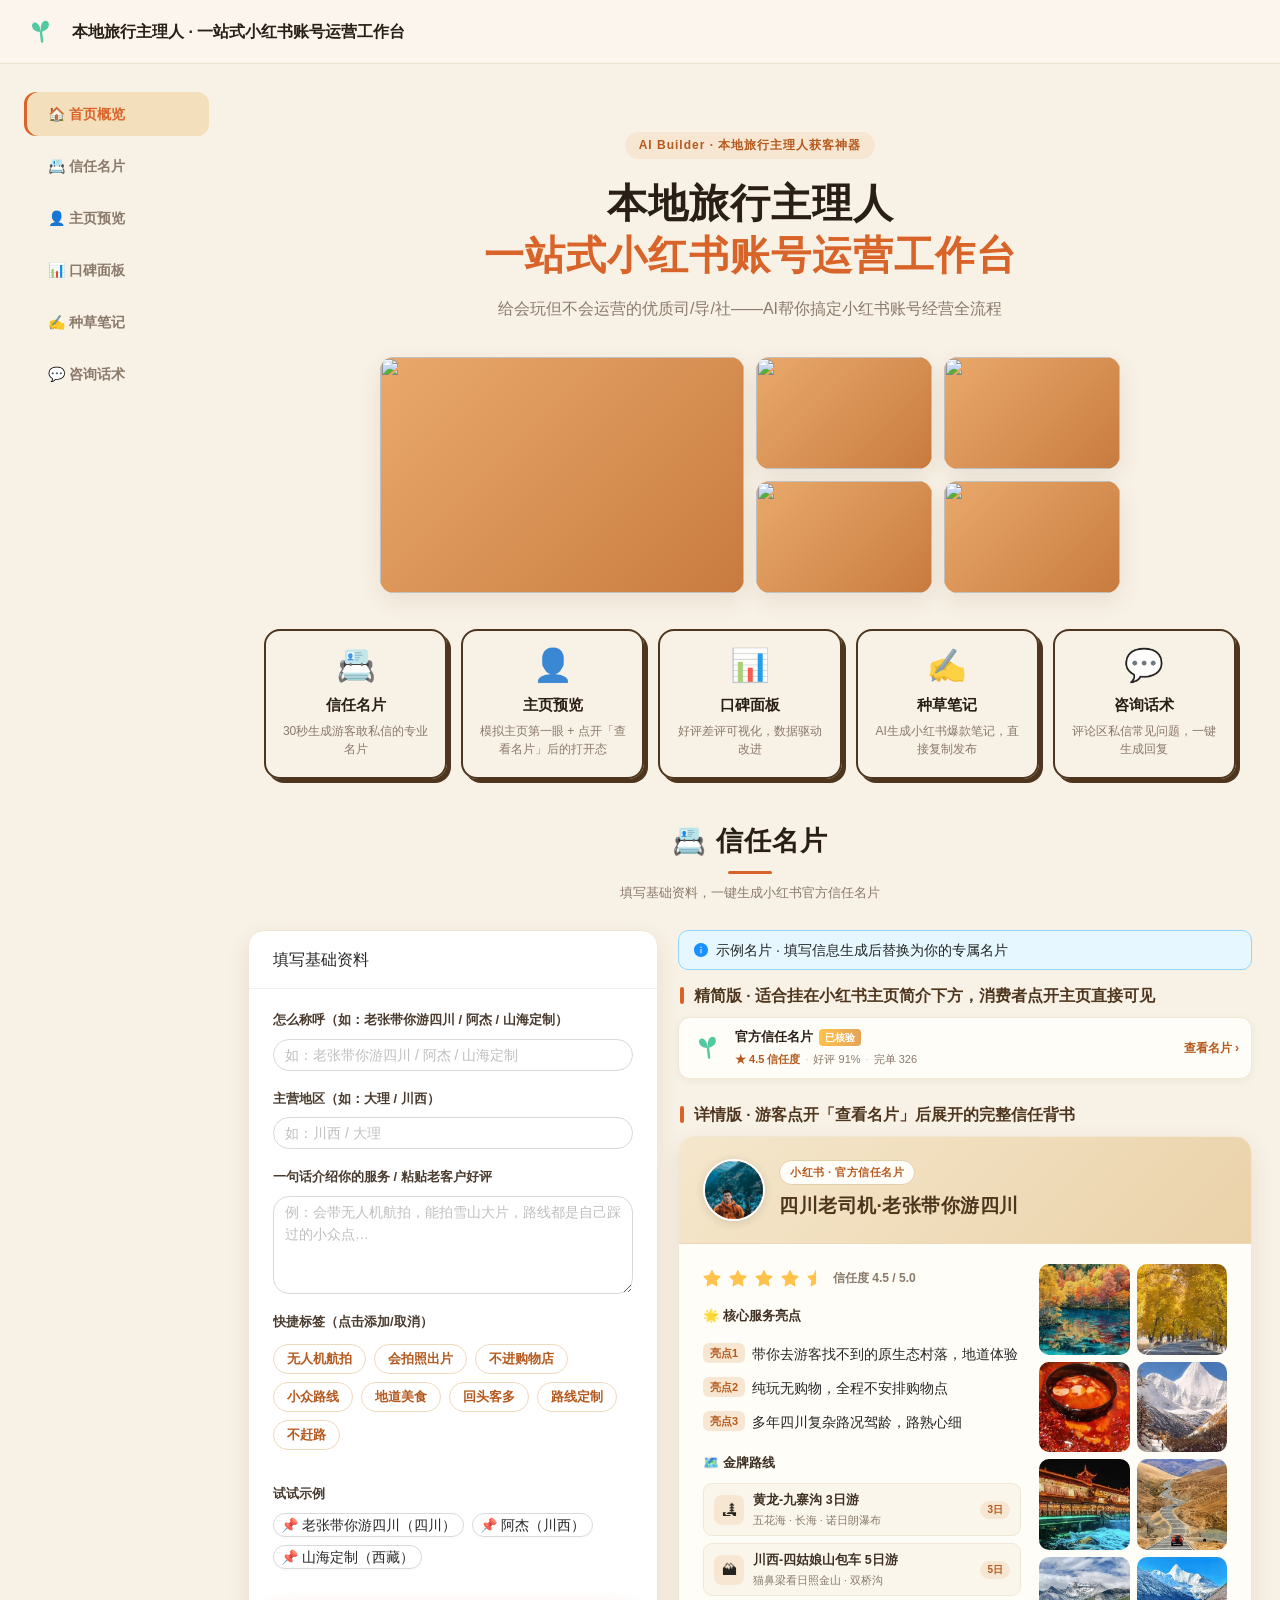
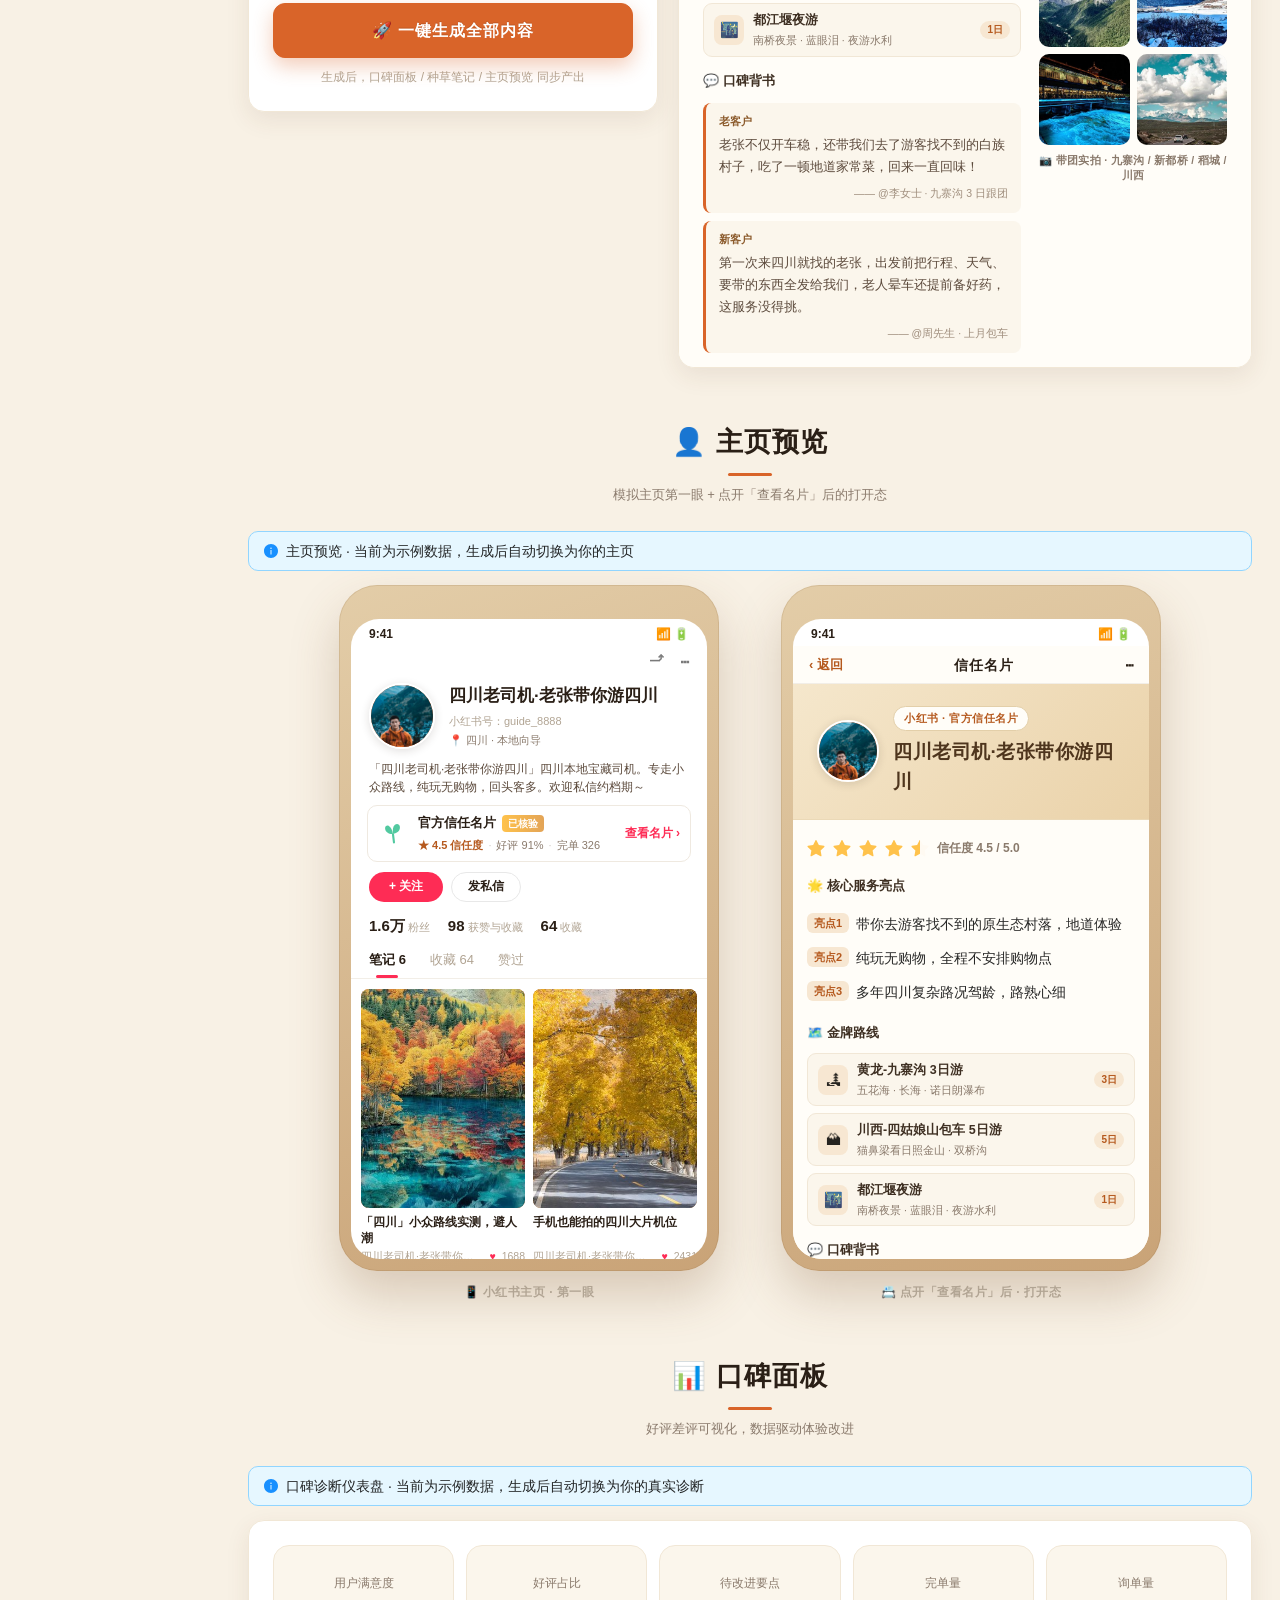
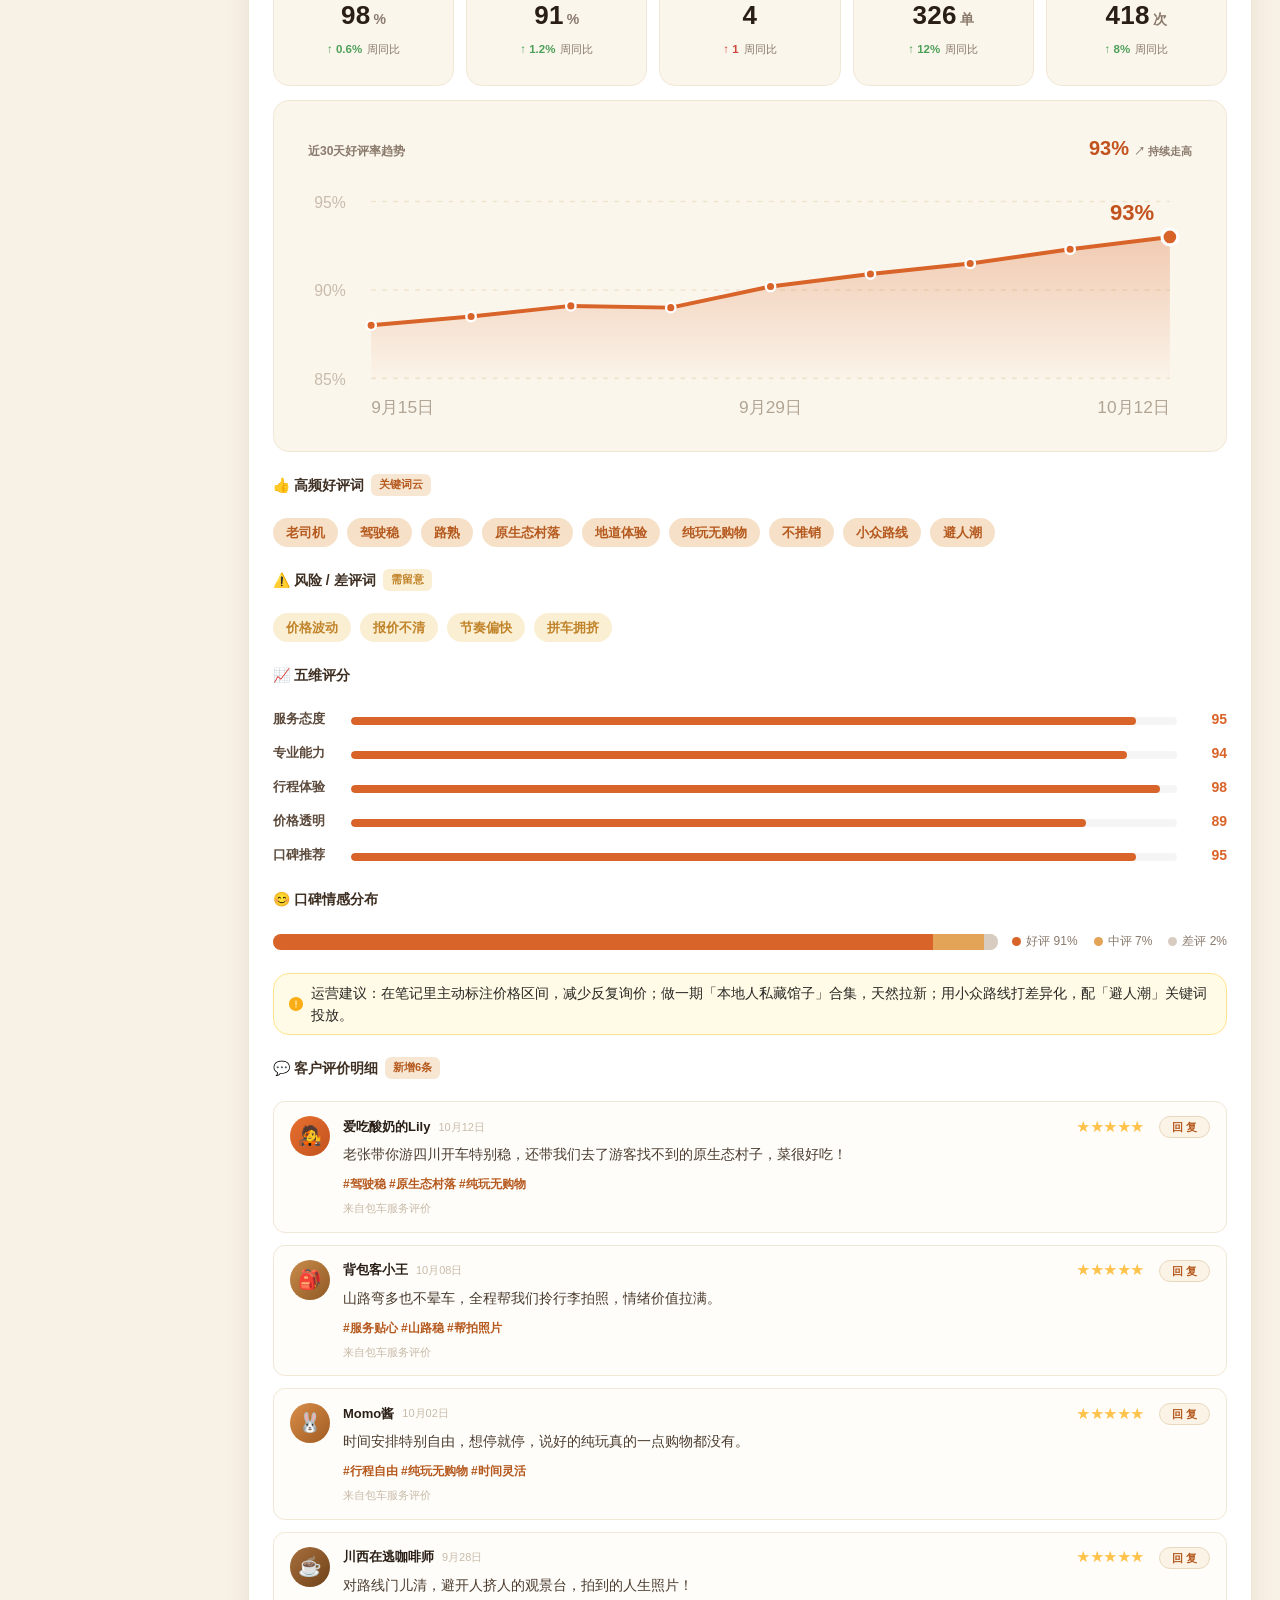
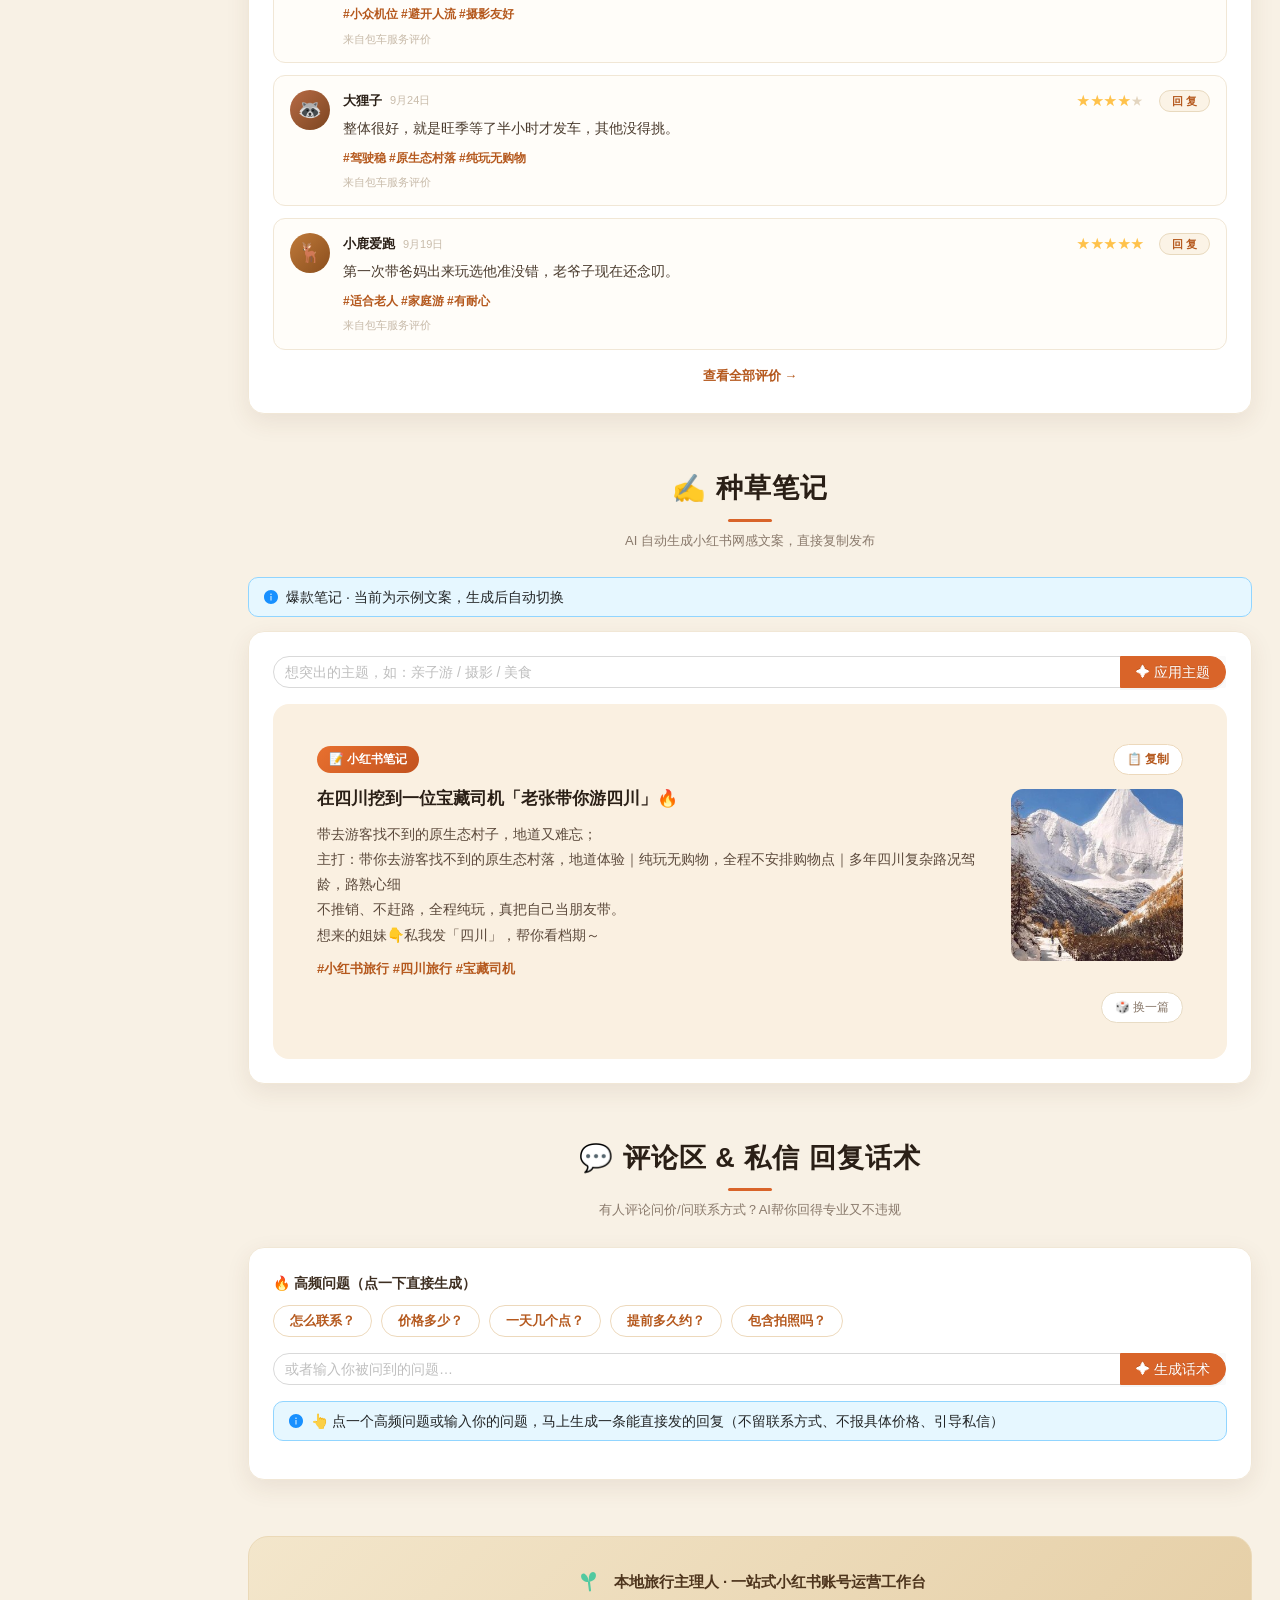
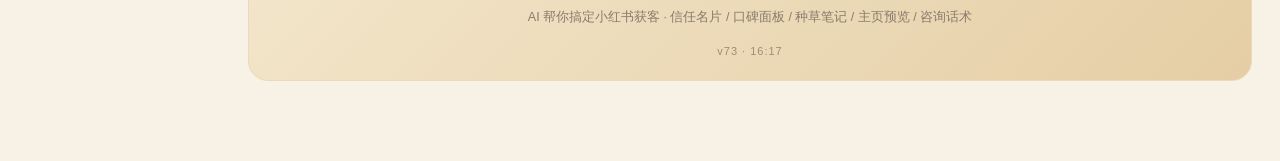
==== commit 1b0d6e0b: "v73: 文案修正(的优质司/导/社) + 移除经典版入口" ====
--- a/index.html
+++ b/index.html
@@ -14,6 +14,6 @@
 <script src="vendor/moment.js?v=1"></script>
 <script src="vendor/antd.js?v=1"></script>
 <script src="vendor/htm.js?v=1"></script>
-<script src="app.js?v=70"></script>
+<script src="app.js?v=73"></script>
 </body>
 </html>
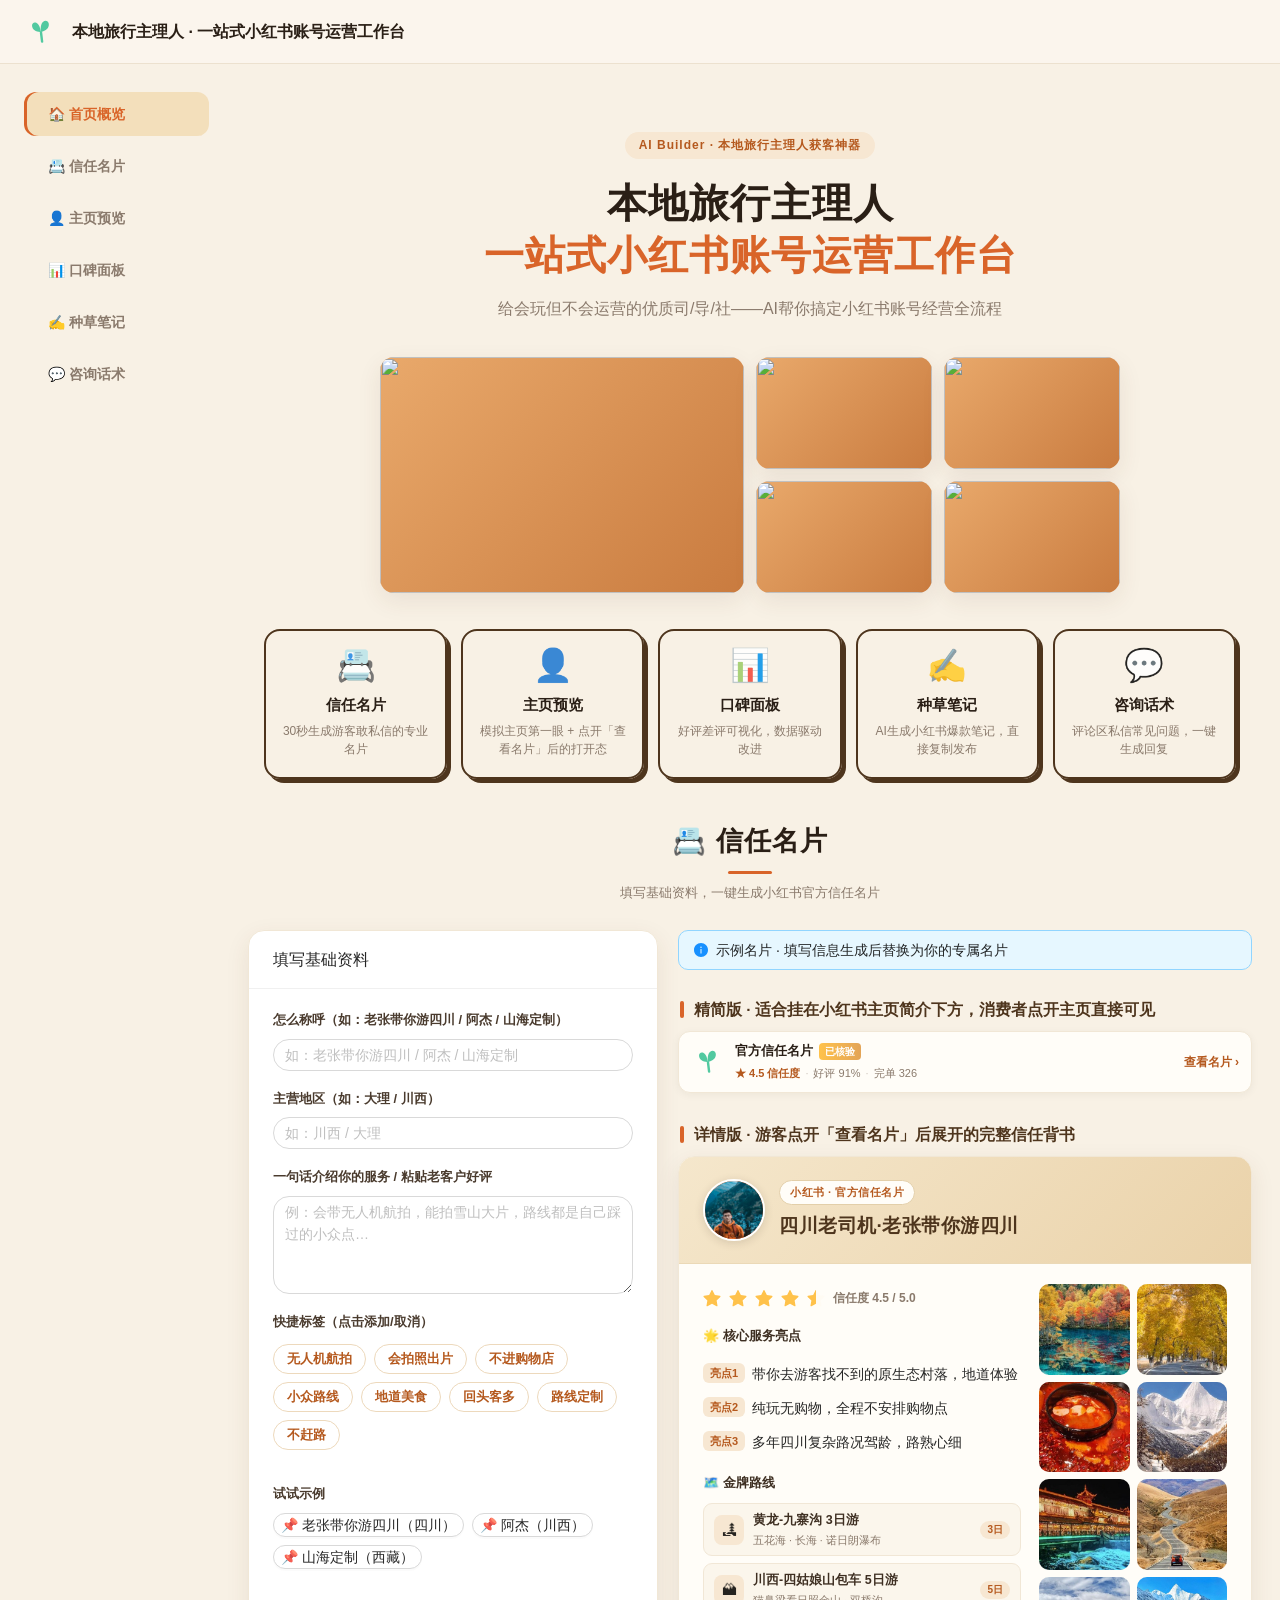
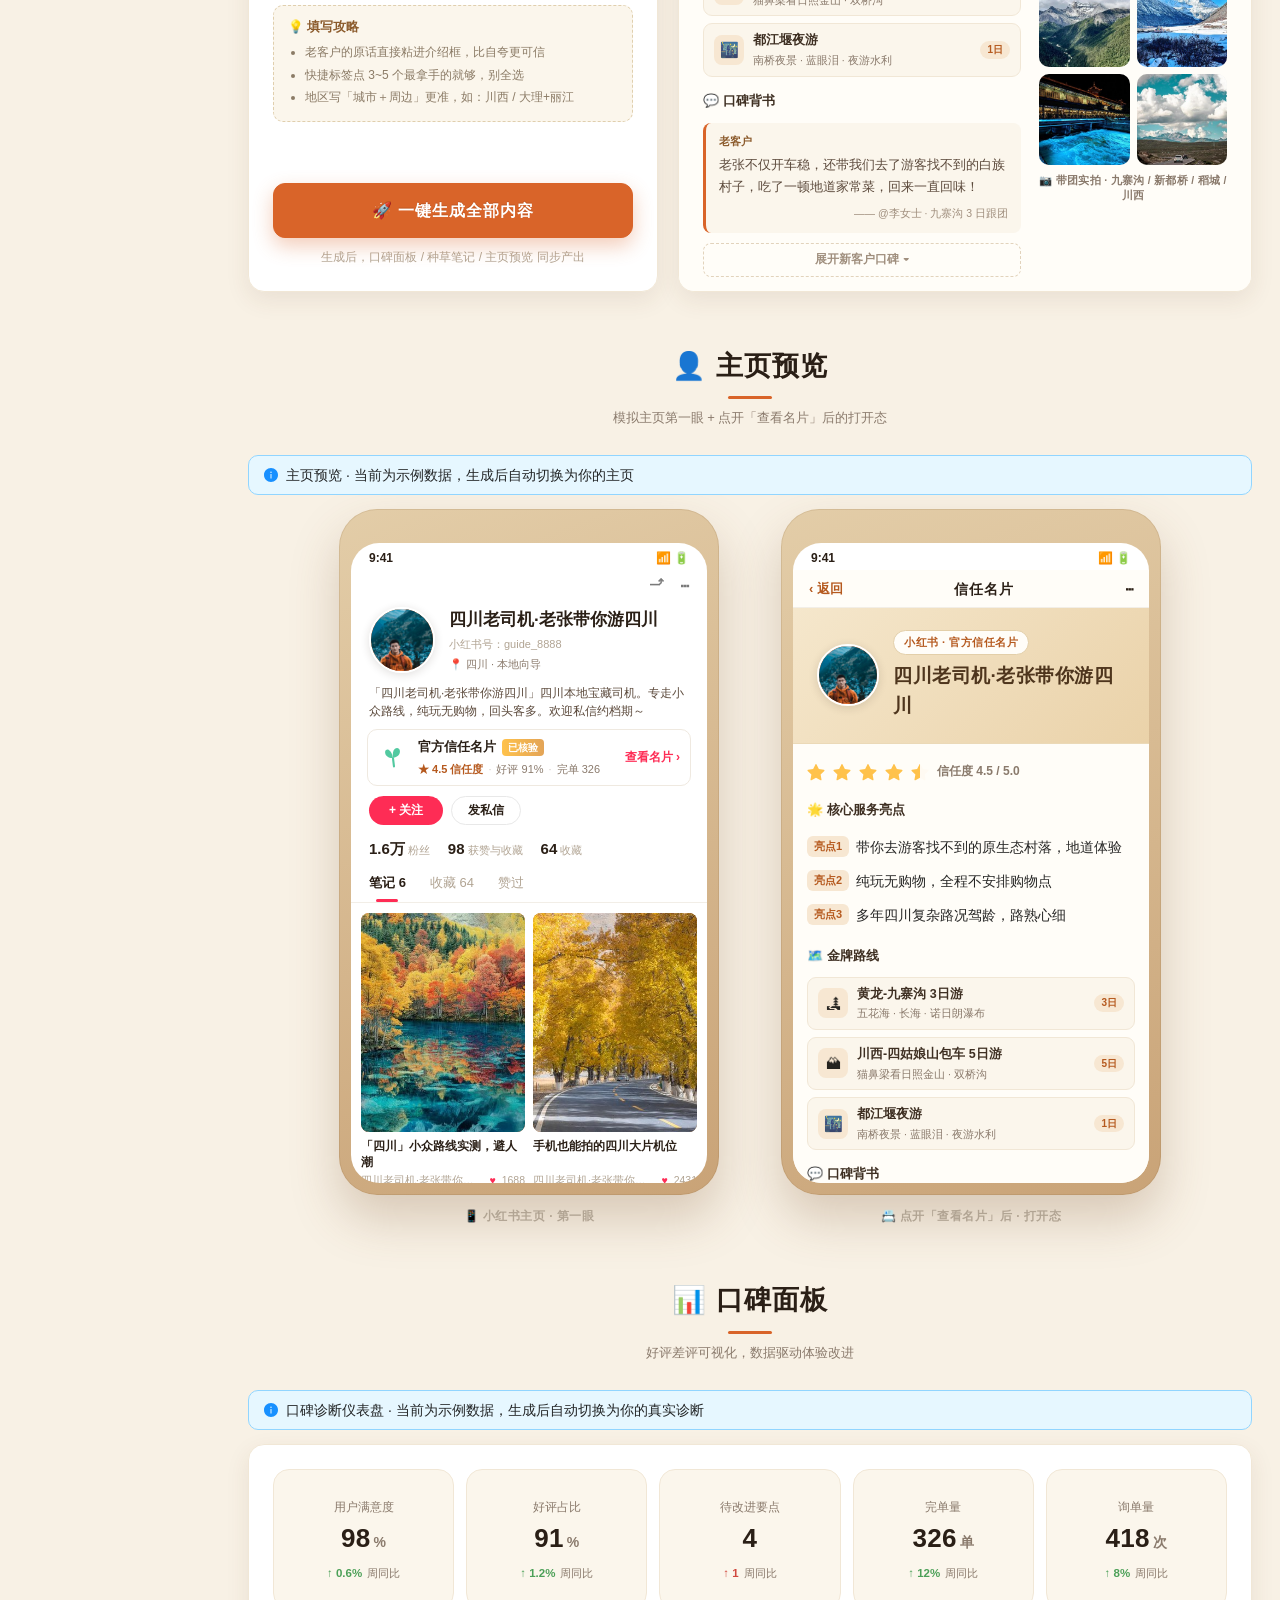
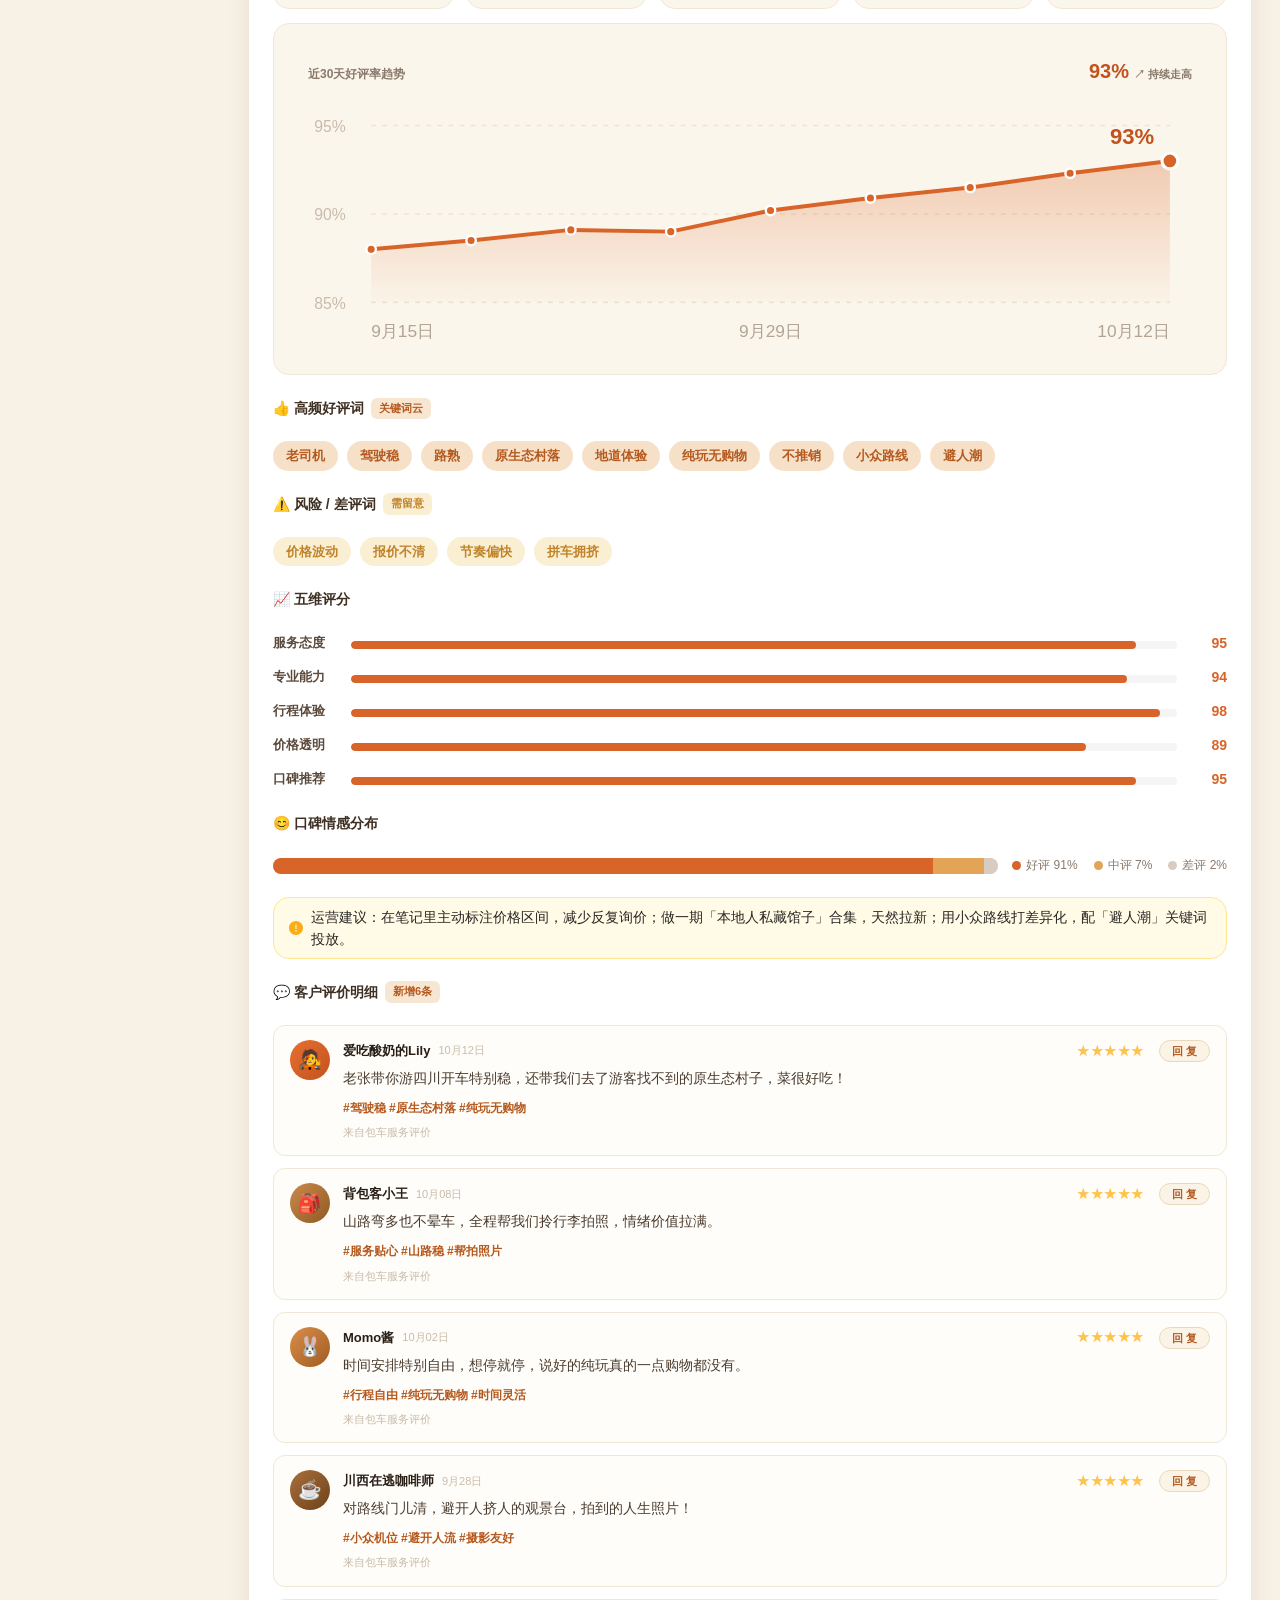
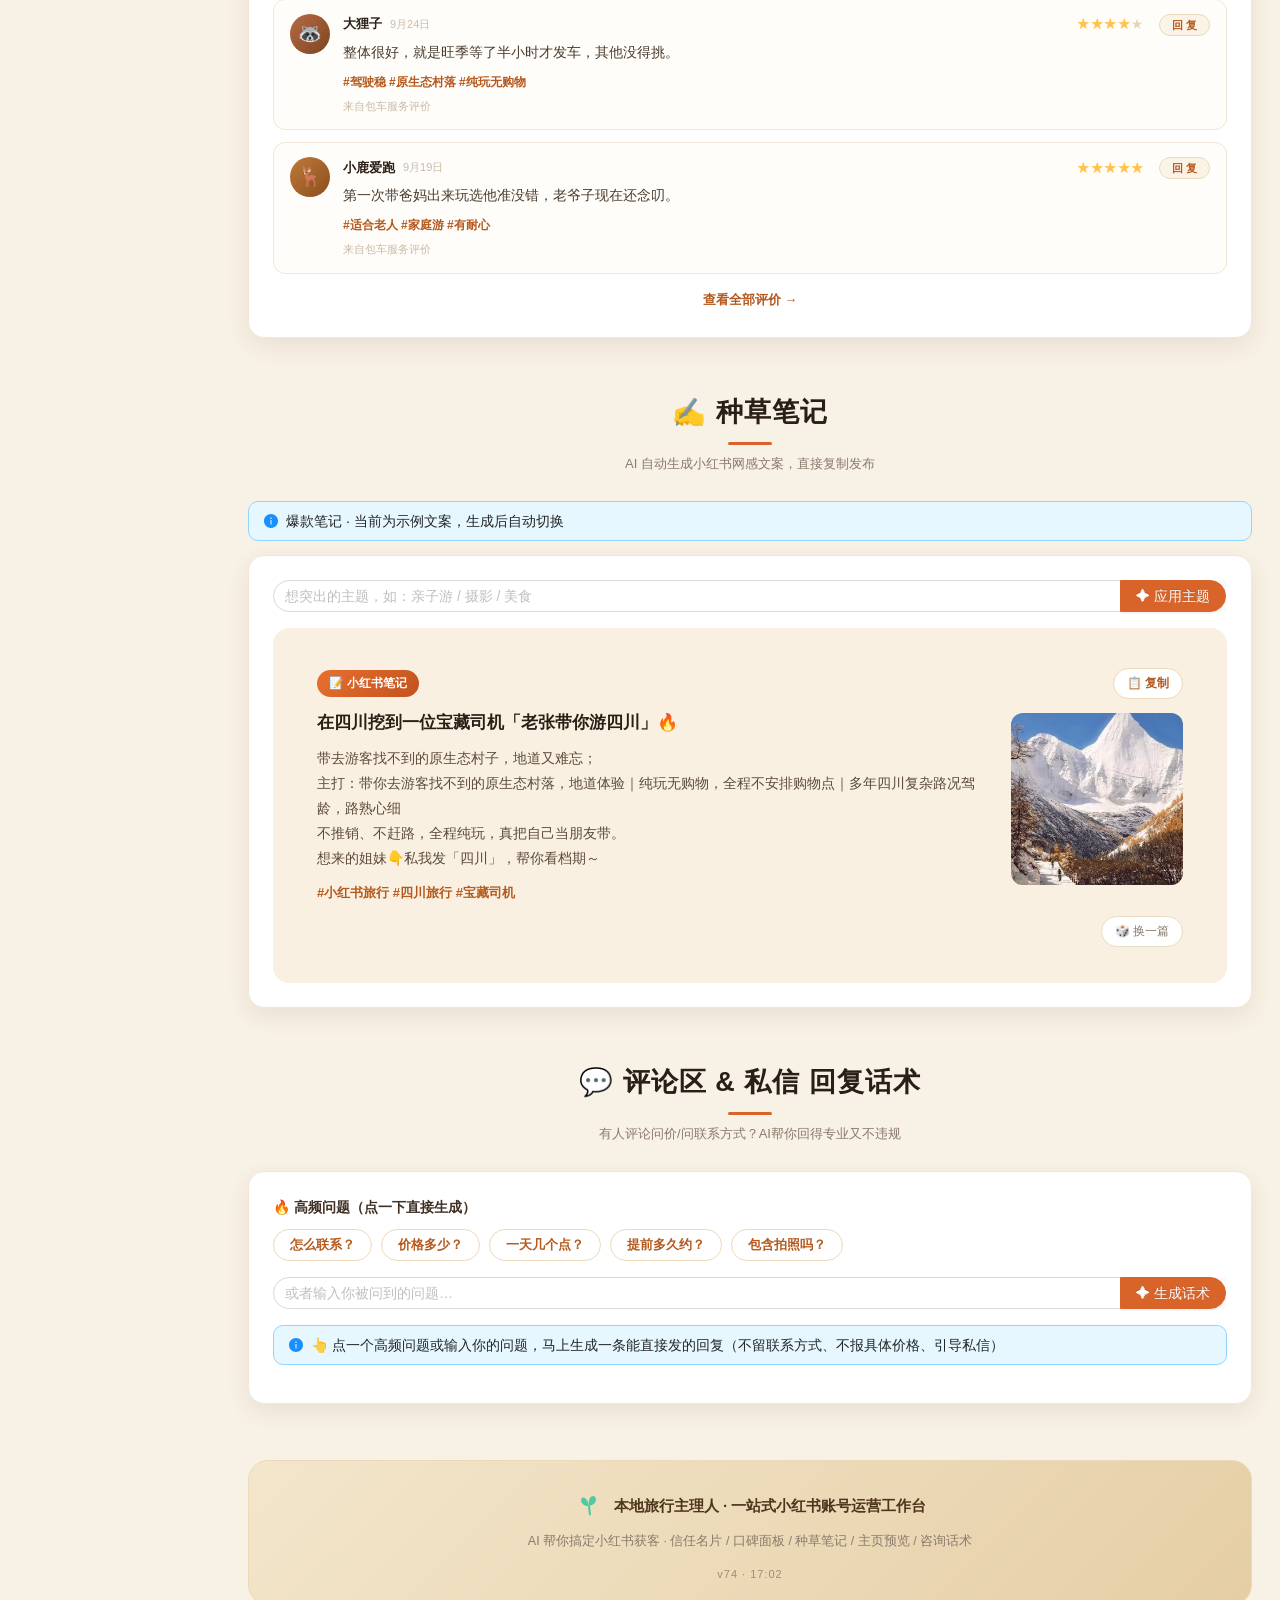
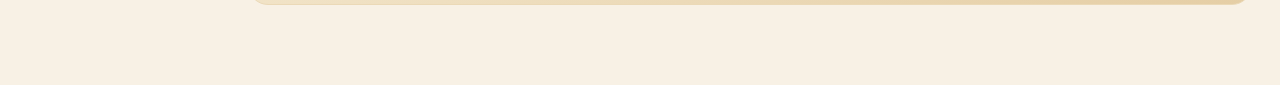
==== commit eed931c3: "v74: 名片页两栏底边对齐(钉底+攻略卡) + 新客口碑可折叠" ====
--- a/index.html
+++ b/index.html
@@ -14,6 +14,6 @@
 <script src="vendor/moment.js?v=1"></script>
 <script src="vendor/antd.js?v=1"></script>
 <script src="vendor/htm.js?v=1"></script>
-<script src="app.js?v=73"></script>
+<script src="app.js?v=74"></script>
 </body>
 </html>
--- a/theme.css
+++ b/theme.css
@@ -81,6 +81,12 @@
 .quote .q-text { font-size: 13px; color: #5C4A3C; line-height: 1.7; margin-top: 4px; }
 .quote .q-author { font-size: 10.5px; color: #A08F7E; text-align: right; margin-top: 6px; }
 .quote.q2 { margin-top: 8px; }
+.quote-toggle { display: block; width: 100%; margin-top: 10px; padding: 6px 0 7px; background: none; border: 1px dashed #E2D3BC; border-radius: 8px; color: #A08F7E; font-size: 12px; font-weight: 600; cursor: pointer; transition: all .15s; }
+.quote-toggle:hover { color: var(--red); border-color: var(--red); }
+.tips-card { background: #FBF6EC; border: 1px dashed #E0CFAE; border-radius: 10px; padding: 12px 14px 13px; margin: 2px 0 16px; }
+.tips-card .tips-head { font-size: 12.5px; font-weight: 800; color: #8B5A2B; margin-bottom: 4px; }
+.tips-card .tips-list { margin: 0; padding-left: 17px; font-size: 12px; color: #8B7B66; line-height: 1.85; }
+.tips-card .tips-list li { margin: 0; }
 .phone .trust-mini { background: #fff; border: 1px solid #EFE9E0; border-radius: 10px; box-shadow: none; margin: 8px 16px 0; padding: 7px 10px; }
 .phone .tm-cta { color: #FE2C55; }
 .phone .tm-icon { width: 30px; height: 30px; }
@@ -122,9 +128,16 @@
   display: grid;
   grid-template-columns: minmax(340px, 5fr) 7fr;
   gap: 20px;
-  align-items: start;
-}
-.card-right { min-width: 0; }
+  align-items: stretch;
+}
+.card-right { min-width: 0; display: flex; flex-direction: column; }
+.card-right .trust-card.ant-card { flex: 1; display: flex; flex-direction: column; }
+.card-right .trust-card > .ant-card-body { flex: 1; display: flex; flex-direction: column; }
+.card-right .trust-body { flex: 1; }
+.form-panel.ant-card { display: flex; flex-direction: column; }
+.form-panel > .ant-card-body { padding: 20px 24px 24px; flex: 1; display: flex; flex-direction: column; }
+.wb-form.ant-form { flex: 1; display: flex; flex-direction: column; }
+.wb-form .gen-btn.ant-btn { margin-top: auto; }
 @media (max-width: 1080px) { .card-layout { grid-template-columns: 1fr; } .feature-grid { grid-template-columns: repeat(3, 1fr); } }
 
 /* ---------- 移动端：侧栏 Menu 横向化（860px 断点） ---------- */
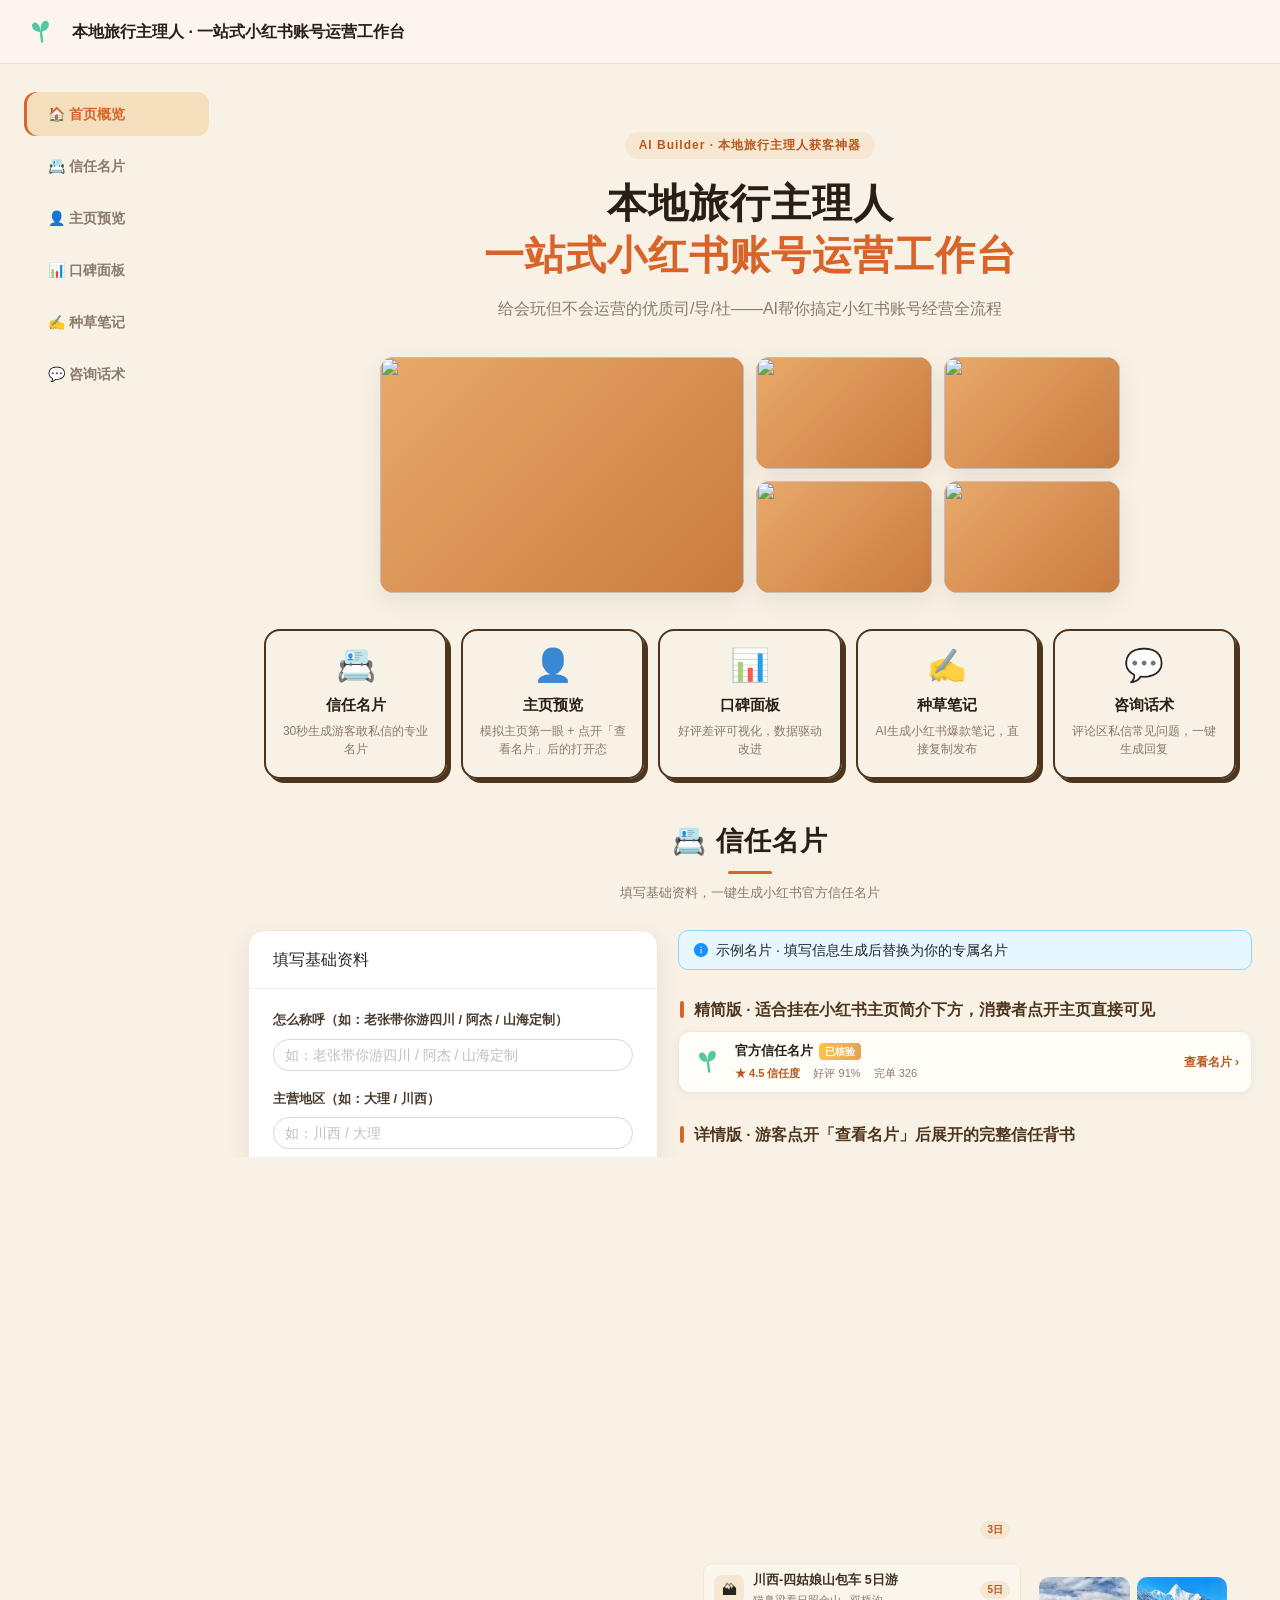
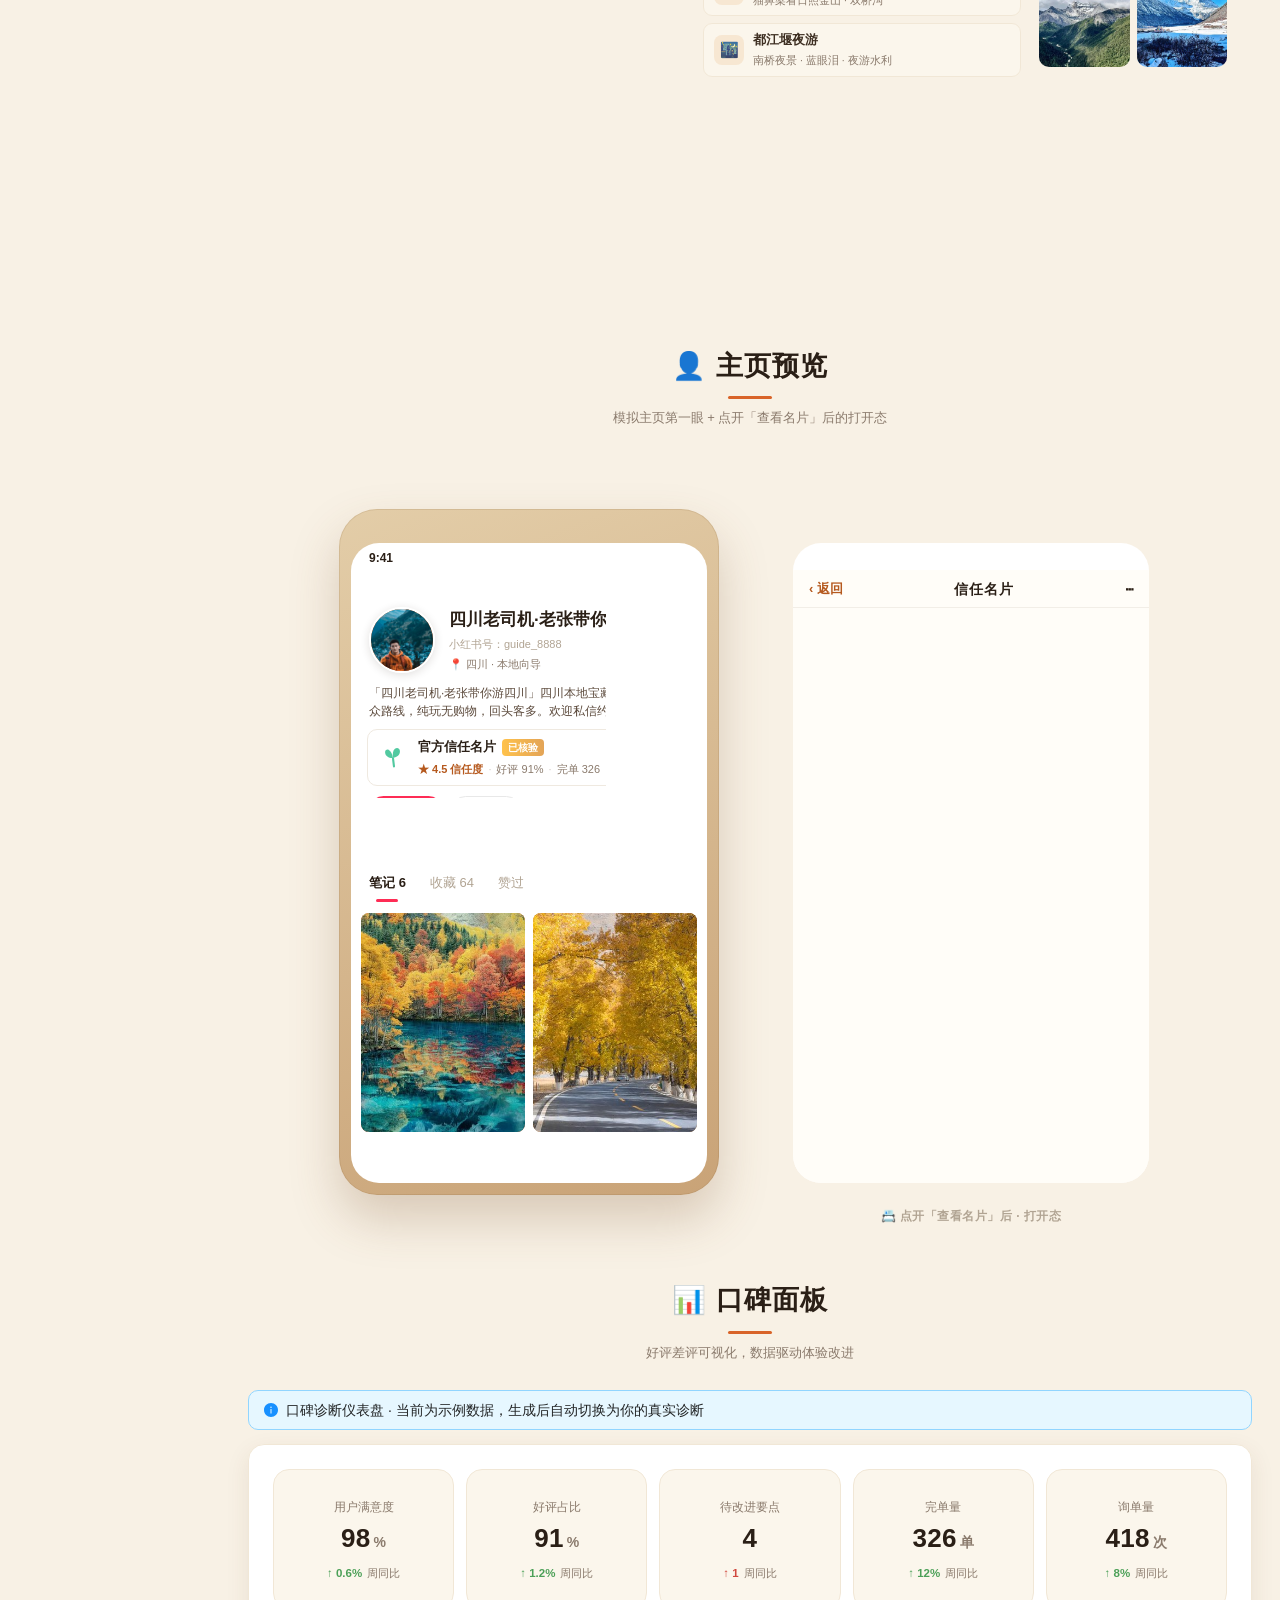
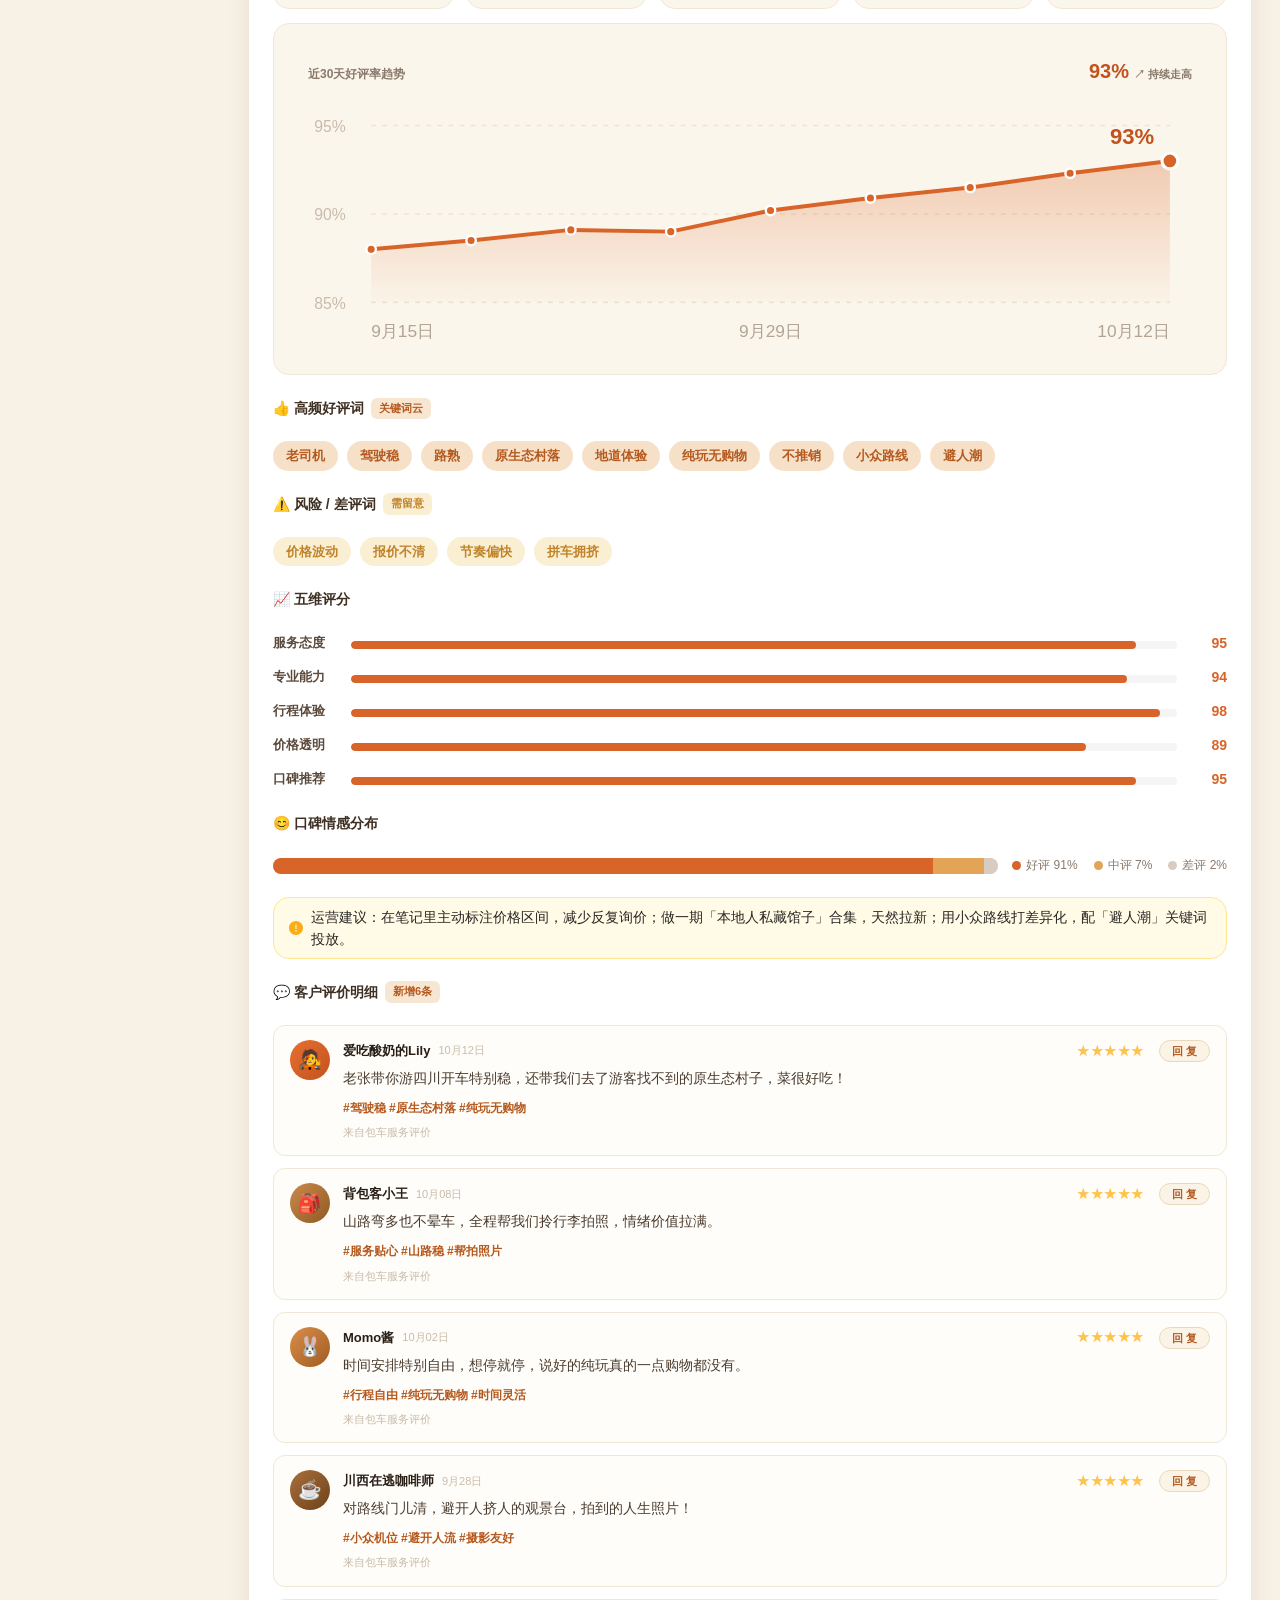
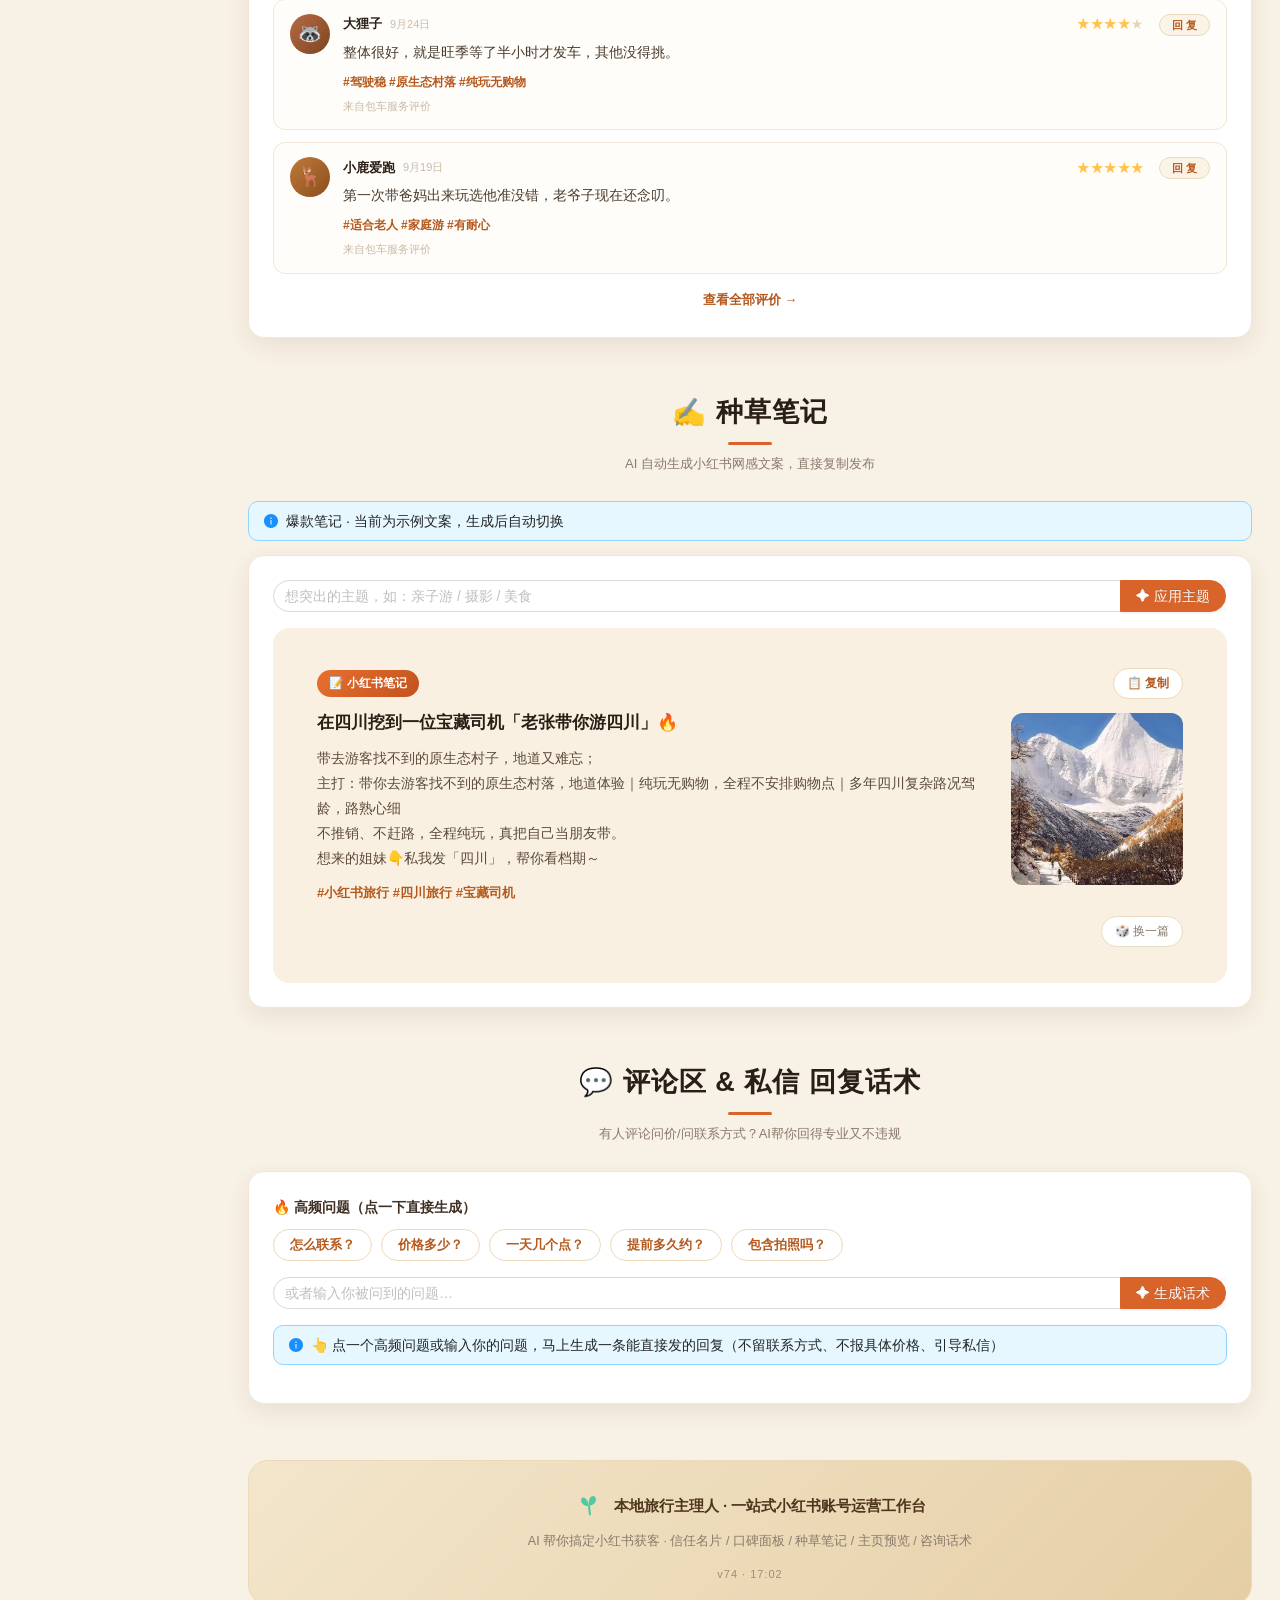
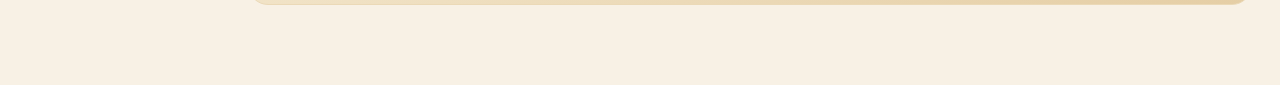
==== commit 0ee2d863: "v74: 名片页两栏底边对齐(钉底+攻略卡) + 新客口碑可折叠" ====
--- a/index.html
+++ b/index.html
@@ -5,7 +5,7 @@
 <meta name="viewport" content="width=device-width, initial-scale=1.0">
 <title>本地旅行主理人·一站式获客工作台</title>
 <link rel="stylesheet" href="vendor/antd.css?v=1">
-<link rel="stylesheet" href="theme.css?v=54">
+<link rel="stylesheet" href="theme.css?v=55">
 </head>
 <body>
 <div id="root"></div>
